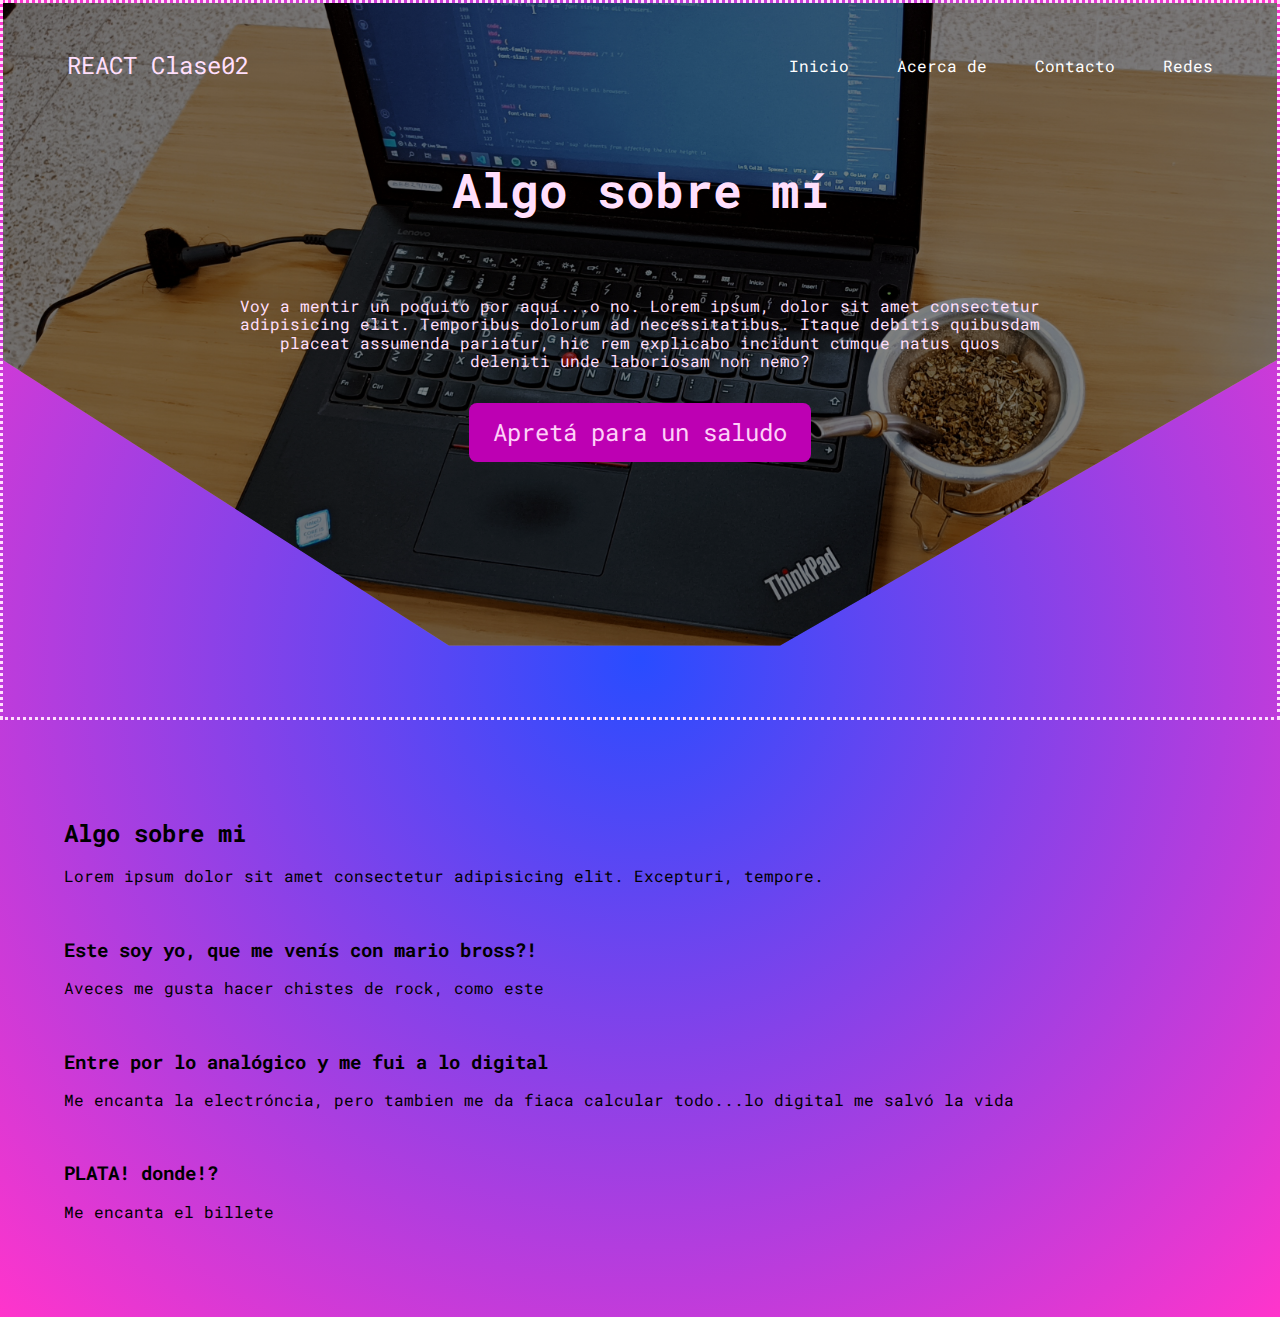
==== Proyecto_clase/index.html @ a7883eb3 "pequeño avance en el lab" ====
<!DOCTYPE html>
<html lang="es">

<head>
    <meta charset="UTF-8">
    <meta http-equiv="X-UA-Compatible" content="IE=edge">
    <meta name="viewport" content="width=device-width, initial-scale=1.0">
    <title>Ejercicio_clase02</title>
    <link rel="stylesheet" href="css/style.css">
    <link rel="stylesheet" href="css/normalize.css">

    <!-- favicon -->
    <link rel="shortcut icon" href="img/icons8-relámpago-64.png" type="image/png">



    <!-- GOOGLE FONTS  -->

    <link rel="preconnect" href="https://fonts.googleapis.com">
    <link rel="preconnect" href="https://fonts.gstatic.com" crossorigin>
    <link href="https://fonts.googleapis.com/css2?family=Roboto+Mono:wght@300;400;600;700&display=swap"
        rel="stylesheet">


</head>

<body>
    <script src="js/saludo.js"></script>
    <header>
        <header class="hero">
            <nav class="nav container">
                <div class="navLogo">
                    <h2 class="navTitle"> REACT Clase02 </h2>
                </div>

                <ul class="navLink navLink--menu">
                    <li class="navItems">
                        <a href="#" class="navLinks">Inicio</a>
                    </li>
                    <li class="navItems">
                        <a href="#" class="navLinks">Acerca de</a>
                    </li>
                    <li class="navItems">
                        <a href="#" class="navLinks">Contacto</a>
                    </li>
                    <li class="navItems">
                        <a href="#" class="navLinks">Redes</a>
                    </li>
                    <img src="img/icons/cierre_X.svg" alt="Boton de cierre" class="navClose">
                </ul>
                <div class="navMenu">
                    <img src="img/icons/menu_burguer.svg" alt="menu anvorgesa">
                </div>
            </nav>

            <section class="heroContainer container">
                <h1 class="heroTitle">Algo sobre mí</h1>
                <p class="heroParagraph">Voy a mentir un poquito por aquí...o no.
                    Lorem ipsum, dolor sit amet consectetur adipisicing elit. Temporibus dolorum ad necessitatibus.
                    Itaque debitis quibusdam placeat assumenda pariatur, hic rem explicabo incidunt cumque natus quos
                    deleniti unde laboriosam non nemo?
                </p>
                <div class="saludoContainer">
                    <a href="" class="saludo">Apretá para un saludo</a>
                </div>
            </section>
        </header>

        <main>
            <section class="acercaDeContainer container">
                <div class="acercaDeEncabezado">

                    <h2 class="subtitulo">Algo sobre mi</h2>
                    <p class="parrafo">Lorem ipsum dolor sit amet consectetur adipisicing elit. Excepturi, tempore.</p>

                </div>

                <div class="acercaDeArticulos">

                    <article class="acercaDe">
                        <img src="" alt="" class="acercaDeImg">
                        <h3 class="acercaDeTitulos">Este soy yo, que me venís con mario bross?!</h3>
                        <p class="arcercaDeParrafo">Aveces me gusta hacer chistes de rock, como este</p>
                    </article>

                    <article class="acercaDe">
                        <img src="" alt="" class="acercaDeImg">
                        <h3 class="acercaDeTitulos">Entre por lo analógico y me fui a lo digital</h3>
                        <p class="arcercaDeParrafo">Me encanta la electróncia, pero tambien me da fiaca calcular
                            todo...lo
                            digital me salvó la vida</p>
                    </article>
                    
                    <article class="acercaDe">
                        <img src="" alt="" class="acercaDeImg">
                        <h3 class="acercaDeTitulos">PLATA! donde!?</h3>
                        <p class="arcercaDeParrafo">Me encanta el billete</p>
                    </article>

                </div>


            </section>

        </main>


</body>

</html>
---- Proyecto_clase/css/style.css ----
/* GOOGLE FONTS LINKS 
<!-- GOOGLE FONTS  -->

    <link rel="preconnect" href="https://fonts.googleapis.com">
    <link rel="preconnect" href="https://fonts.gstatic.com" crossorigin>
    <link href="https://fonts.googleapis.com/css2?family=Roboto+Mono:wght@300;400;600;700&display=swap"
        rel="stylesheet"> */

/* VARIABLES*/


-- * {
    font-family: 'Roboto Mono', monospace;

}

:root {

    /* VARIABLES */

    --padding-container: 80px 0;
    --color-title: #d9cddb;
    --color-bg-hero: #ff00ea;
    --color-hero: #ffdffc;
    --color-links: #ffffff;
    --color-bg-saludo: #bd00b3;
    --color-saludo: #ffd0f9;
}


body {

    font-family: 'Roboto Mono', monospace;
    background: rgb(41, 76, 255);
    background: radial-gradient(circle, rgba(41, 76, 255, 1) 0%, rgba(255, 39, 200, 0.9360119047619048) 100%);
}

.hero {

    width: 100vw;
    height: 80vh;
    min-height: 600px;
    max-height: 800px;
    /* background-color: var(--color-bg-hero); */
    border-style: dotted;
    position: relative;
    display: grid;
    grid-template-rows: 1fr 4fr;
    color: var(--color-hero);





}

.hero::before {
    content: "";
    position: absolute;
    top: 0;
    left: 0;
    width: 100%;
    height: 100%;


    background-image: linear-gradient(180deg, rgba(0, 0, 0, 0.5) 0%, rgba(0, 0, 0, 0.5) 100%), url(/Proyecto_clase/img/matethink.jpg);
    background-size: cover;
    clip-path: polygon(0 0, 100% 0%, 100% 50%, 61% 90%, 35% 90%, 0% 50%);
    z-index: -1;
}

.container {
    width: 90%;
    max-width: 1200px;
    margin: 0 auto;
    /* auto para centrar en pantalla*/
    padding: var(--padding-container);
    /* overflow: hidden; */
    /* background-color: rgb(116, 116, 116); */
    /* clip-path: polygon(0 0, 100% 1%, 100% 50%, 61% 90%, 35% 90%, 0% 50%); */




}

.nav {
    --padding-container: 0;
    height: 100%;
    display: flex;
    align-items: center;

}

.navTitle {
    font-weight: 400;

}


.navLink {
    margin-left: auto;
    pading: 0;
    display: grid;
    grid-auto-flow: column;
    grid-auto-columns: max-content;
    gap: 3em;
}

.navItems {
    list-style: none;
}

.navLinks {
    color: var(--color-links);
    text-decoration: none;
}

.navMenu {
    margin-left: auto;
    cursor: pointer;
    /* solo para mobile */
    display: none;
}

.navClose {
    display: none;
}

.heroContainer {
    max-width: 800px;
    --padding-container: 0;
    display: grid;
    grid-auto-flow: row;
    grid-auto-rows: max-content;
    align-content: center;
    gap: 2em;
    padding-bottom: 20%;
    text-align: center;

}

.heroTitle {
    font-size: 3rem;
}

.heroParagraph {
    margin-bottom: auto;
}

.saludo {
    display: inline-block;
    background-color: var(--color-bg-saludo);
    justify-self: center;
    color: var(--color-saludo);
    text-decoration: none;
    padding: 16px 24px;
    border-radius: 8px;
    font-size: 1.5rem;
}

.acercaDeEncabezado{

    display: block;
    position: relative;
    align-self: center;



}
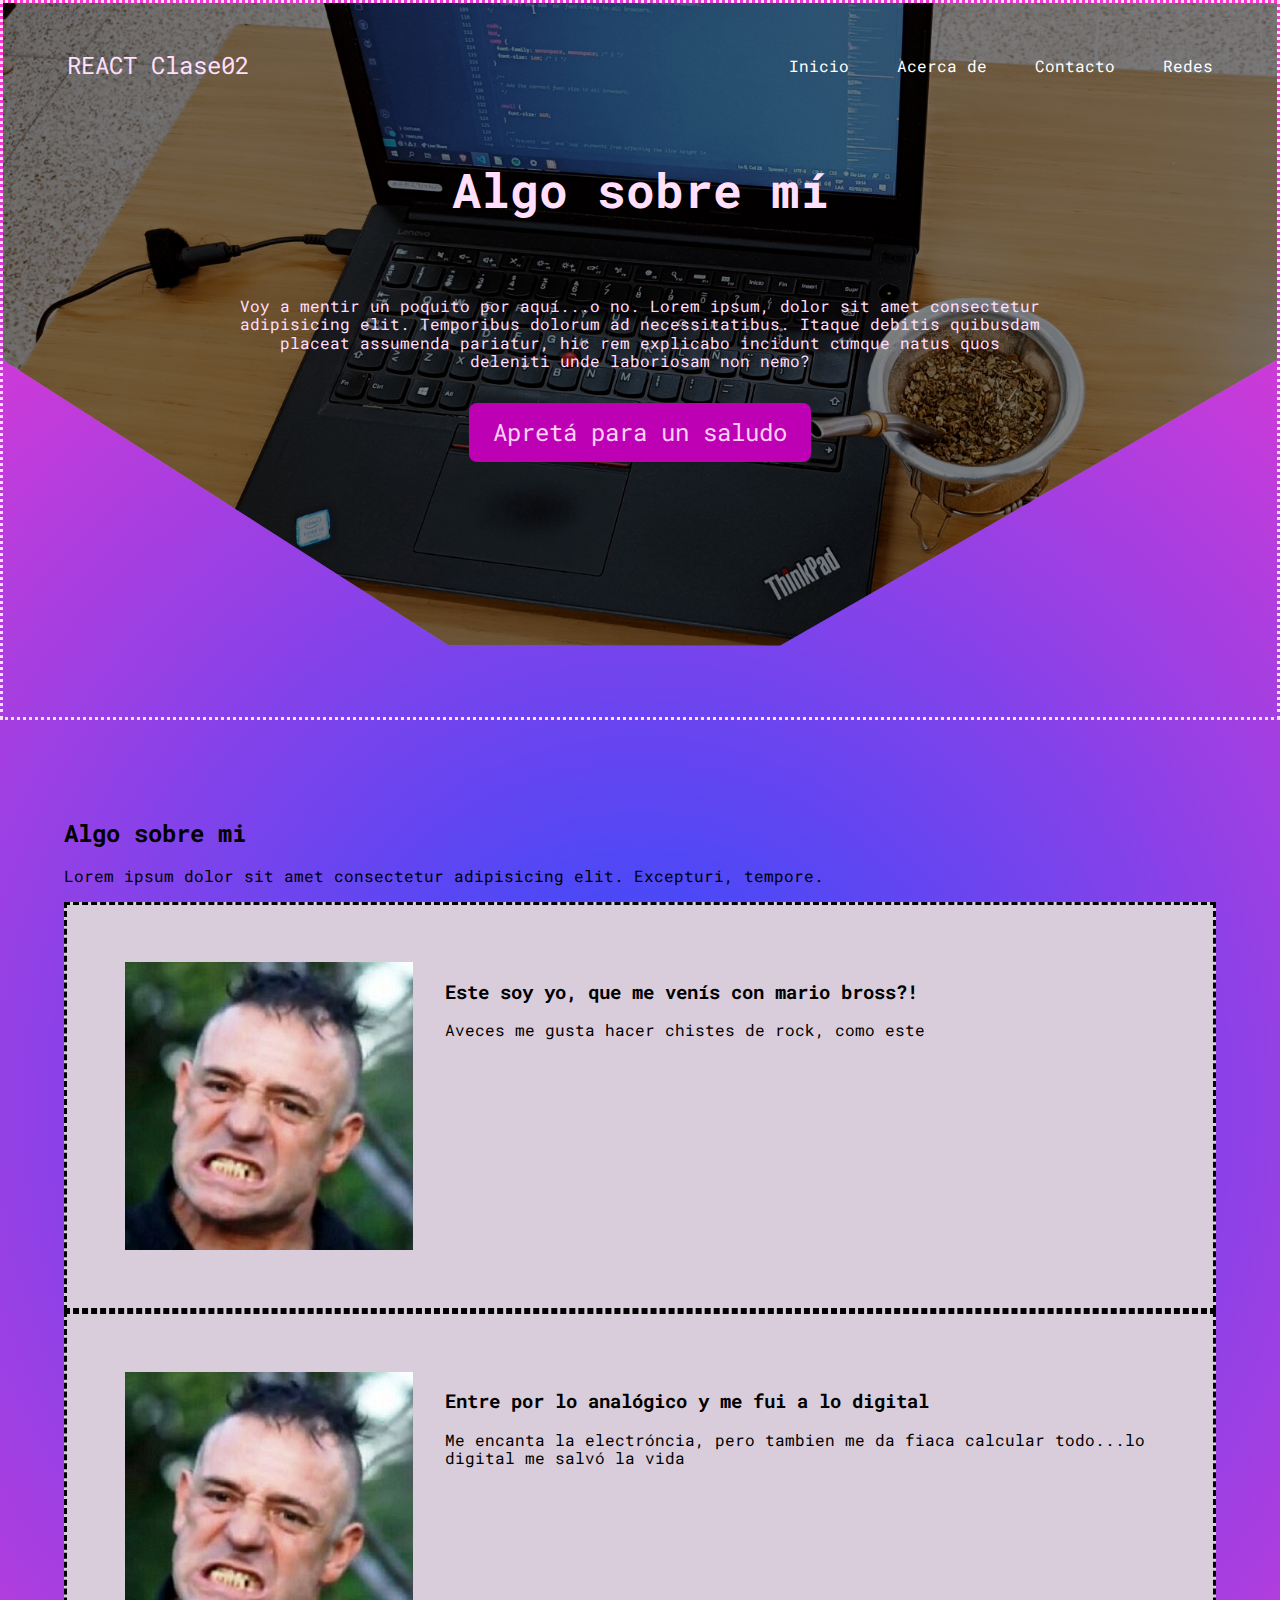
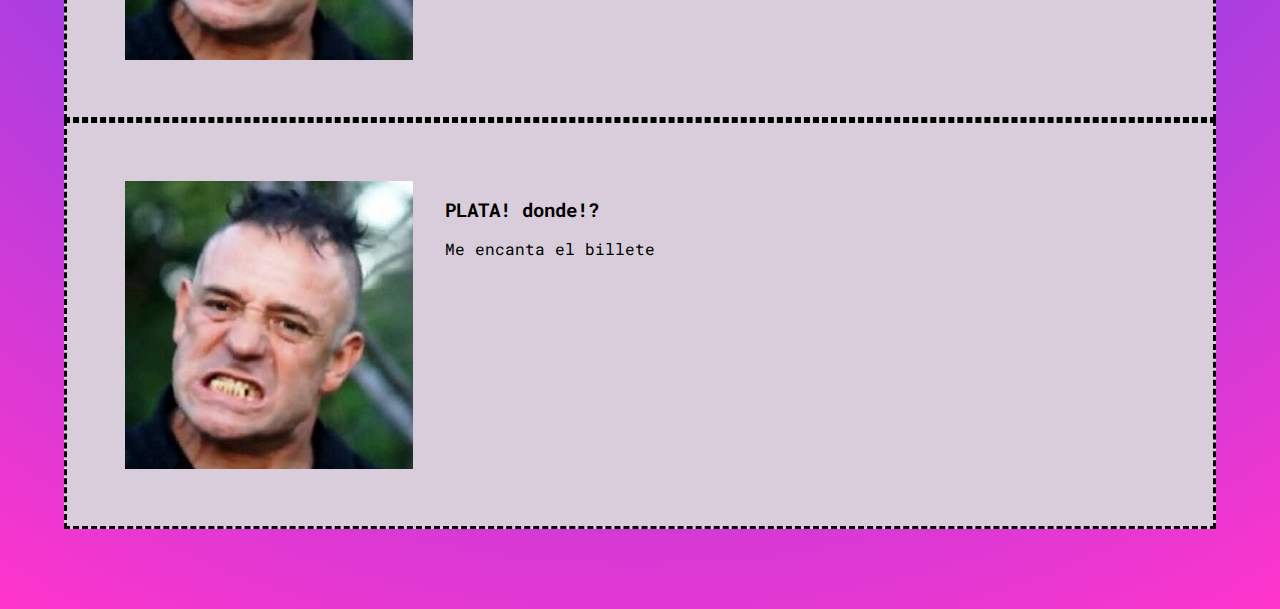
==== commit fbc4b9f0: "ahi va queriendo" ====
--- a/Proyecto_clase/index.html
+++ b/Proyecto_clase/index.html
@@ -78,23 +78,32 @@
                 <div class="acercaDeArticulos">
 
                     <article class="acercaDe">
-                        <img src="" alt="" class="acercaDeImg">
-                        <h3 class="acercaDeTitulos">Este soy yo, que me venís con mario bross?!</h3>
-                        <p class="arcercaDeParrafo">Aveces me gusta hacer chistes de rock, como este</p>
+                        <img src="img/Iorio-detenido.jpg" alt="" class="acercaDeImg">
+                        <div>
+                            <h3 class="acercaDeTitulos">Este soy yo, que me venís con mario bross?!</h3>
+                            <p class="arcercaDeParrafo">Aveces me gusta hacer chistes de rock, como este</p>
+                        </div>
+
                     </article>
 
                     <article class="acercaDe">
-                        <img src="" alt="" class="acercaDeImg">
-                        <h3 class="acercaDeTitulos">Entre por lo analógico y me fui a lo digital</h3>
-                        <p class="arcercaDeParrafo">Me encanta la electróncia, pero tambien me da fiaca calcular
-                            todo...lo
-                            digital me salvó la vida</p>
+                        <img src="img/Iorio-detenido.jpg" alt="" class="acercaDeImg">
+                        <div>
+                            <h3 class="acercaDeTitulos">Entre por lo analógico y me fui a lo digital</h3>
+                            <p class="arcercaDeParrafo">Me encanta la electróncia, pero tambien me da fiaca calcular
+                                todo...lo
+                                digital me salvó la vida</p>
+                        </div>
+
                     </article>
-                    
+
                     <article class="acercaDe">
-                        <img src="" alt="" class="acercaDeImg">
-                        <h3 class="acercaDeTitulos">PLATA! donde!?</h3>
-                        <p class="arcercaDeParrafo">Me encanta el billete</p>
+                        <img src="img/Iorio-detenido.jpg" alt="" class="acercaDeImg">
+                        <div>
+                            <h3 class="acercaDeTitulos">PLATA! donde!?</h3>
+                            <p class="arcercaDeParrafo">Me encanta el billete</p>
+                        </div>
+
                     </article>
 
                 </div>
--- a/Proyecto_clase/css/style.css
+++ b/Proyecto_clase/css/style.css
@@ -25,14 +25,19 @@
     --color-links: #ffffff;
     --color-bg-saludo: #bd00b3;
     --color-saludo: #ffd0f9;
+    /* grandiente */
+    --color-bg:rgb(41, 76, 255);
+    --color-gradiente-1:rgba(41, 76, 255, 1);
+    --color-gradiente-2:rgba(255, 39, 200, 0.9360119047619048);
+ 
 }
 
 
 body {
 
     font-family: 'Roboto Mono', monospace;
-    background: rgb(41, 76, 255);
-    background: radial-gradient(circle, rgba(41, 76, 255, 1) 0%, rgba(255, 39, 200, 0.9360119047619048) 100%);
+    background: var(--color-bg);
+    background: radial-gradient(circle, var(--color-gradiente-1) 0%, var(--color-gradiente-2) 100%);
 }
 
 .hero {
@@ -159,12 +164,38 @@
     font-size: 1.5rem;
 }
 
-.acercaDeEncabezado{
-
-    display: block;
+.acercaDeContainer{
+
+    /* display: block; */
     position: relative;
     align-self: center;
 
-
-
+}
+
+.acercaDeEncabezado {
+    /* display: block; */
+    text-align: left;
+
+}
+
+
+.acercaDeArticulos{
+    display: grid;
+    grid-auto-flow: row;
+}
+
+.acercaDe{
+
+    padding: 5%;
+
+    display: flex;
+    
+    overflow: hidden;
+    gap: 32px;
+
+
+    border-style: dashed;
+    border-color: black;
+    background-color: #d9cddb;
+    z-index: 2;
 }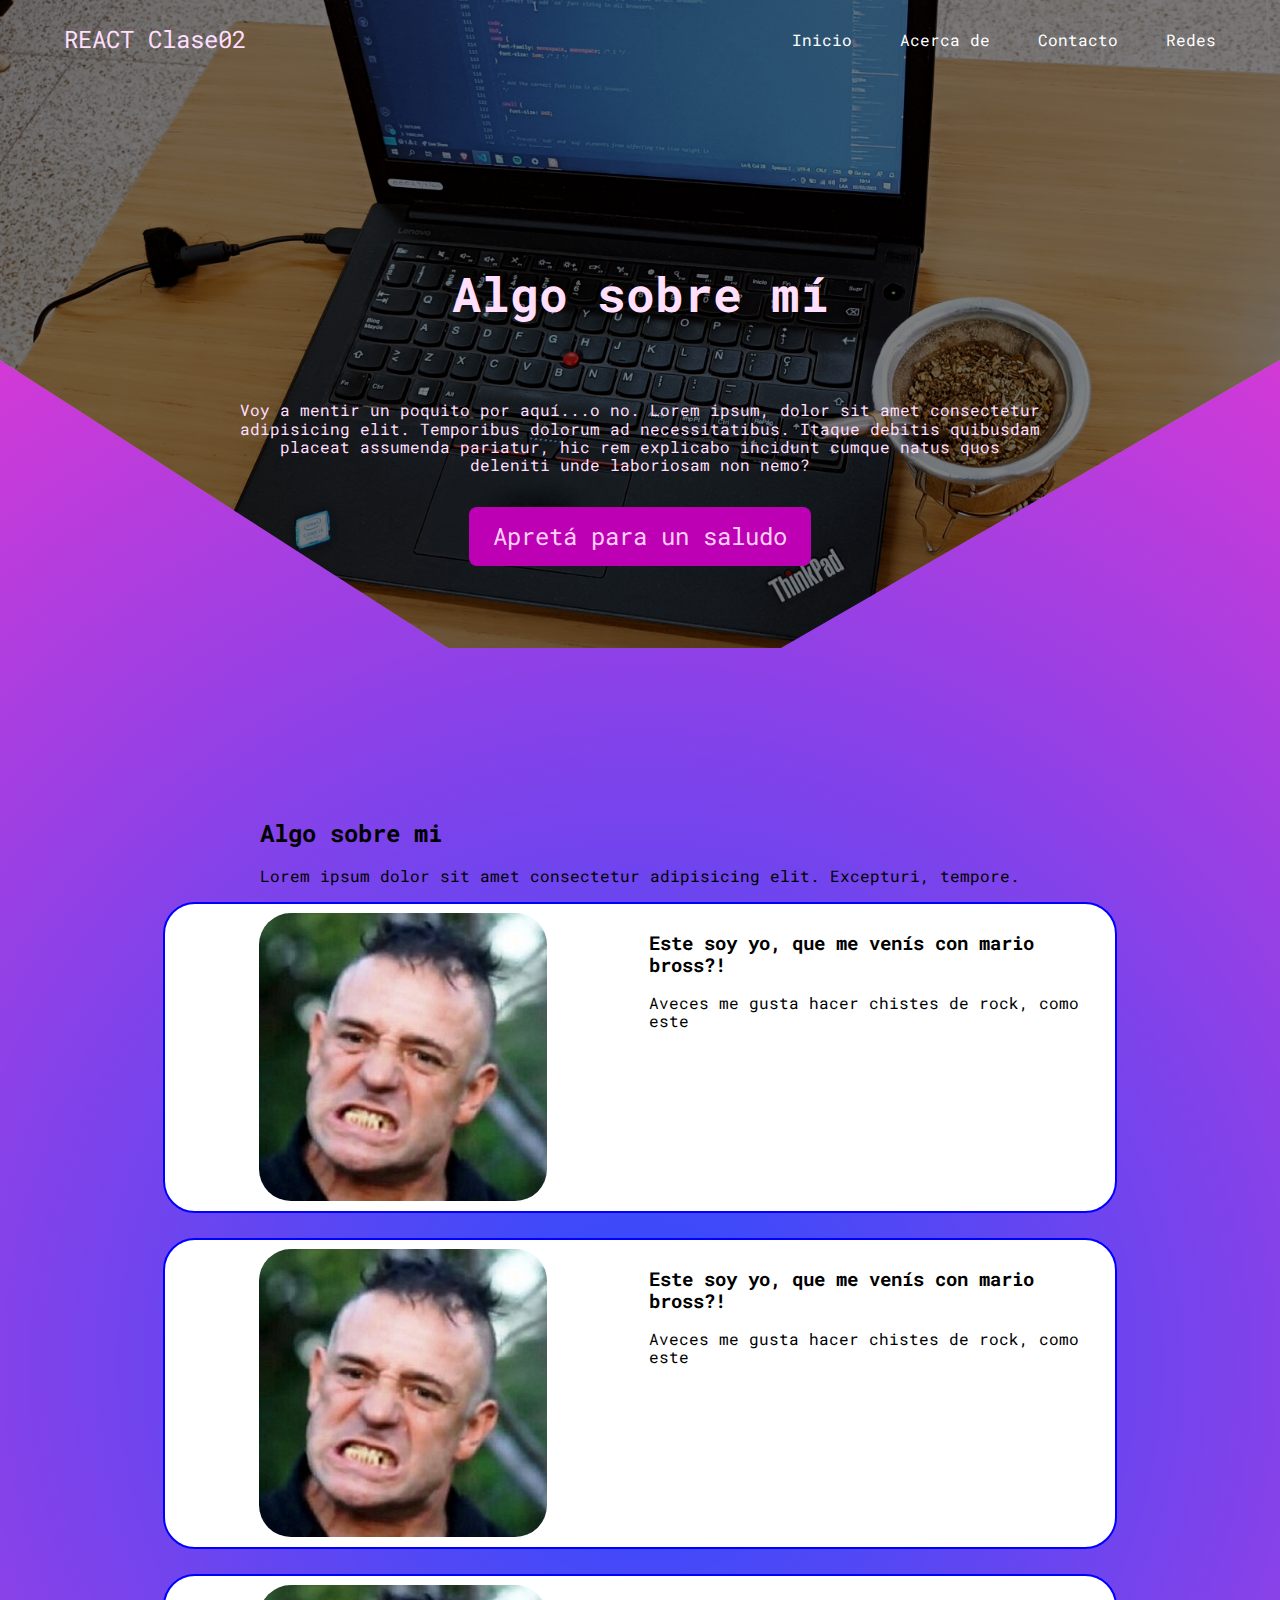
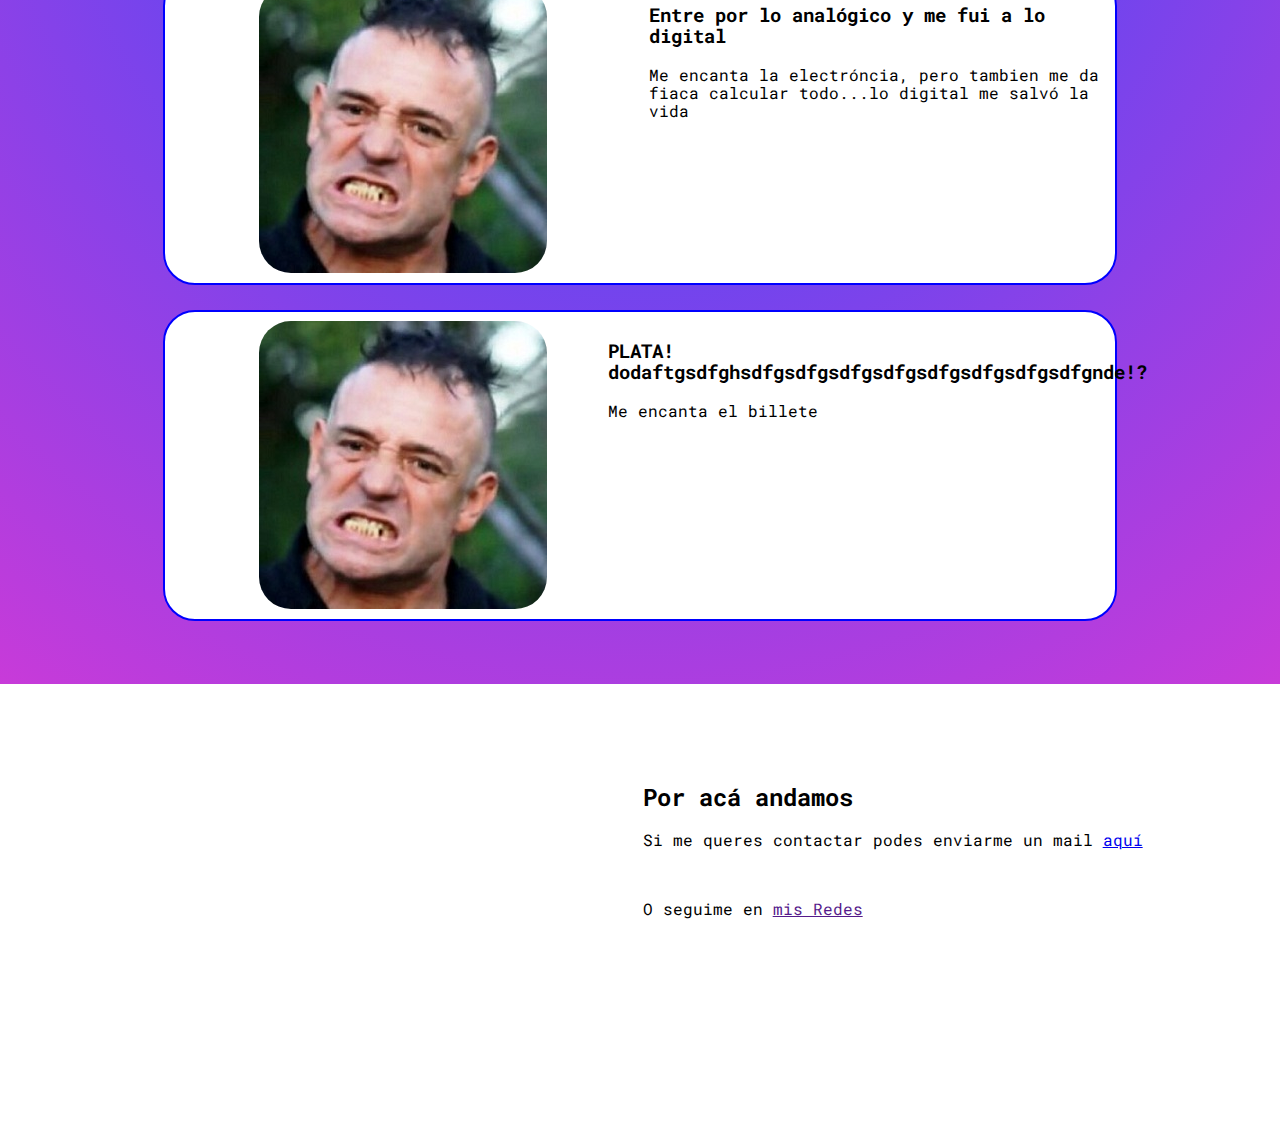
==== commit fff972ec: "contacto" ====
--- a/Proyecto_clase/index.html
+++ b/Proyecto_clase/index.html
@@ -68,6 +68,8 @@
 
         <main>
             <section class="acercaDeContainer container">
+
+
                 <div class="acercaDeEncabezado">
 
                     <h2 class="subtitulo">Algo sobre mi</h2>
@@ -86,6 +88,16 @@
 
                     </article>
 
+
+                    <article class="acercaDe">
+                        <img src="img/Iorio-detenido.jpg" alt="" class="acercaDeImg">
+                        <div>
+                            <h3 class="acercaDeTitulos">Este soy yo, que me venís con mario bross?!</h3>
+                            <p class="arcercaDeParrafo">Aveces me gusta hacer chistes de rock, como este</p>
+                        </div>
+
+                    </article>
+
                     <article class="acercaDe">
                         <img src="img/Iorio-detenido.jpg" alt="" class="acercaDeImg">
                         <div>
@@ -93,14 +105,17 @@
                             <p class="arcercaDeParrafo">Me encanta la electróncia, pero tambien me da fiaca calcular
                                 todo...lo
                                 digital me salvó la vida</p>
+
                         </div>
 
                     </article>
 
                     <article class="acercaDe">
+
                         <img src="img/Iorio-detenido.jpg" alt="" class="acercaDeImg">
+
                         <div>
-                            <h3 class="acercaDeTitulos">PLATA! donde!?</h3>
+                            <h3 class="acercaDeTitulos">PLATA! dodaftgsdfghsdfgsdfgsdfgsdfgsdfgsdfgsdfgsdfgnde!?</h3>
                             <p class="arcercaDeParrafo">Me encanta el billete</p>
                         </div>
 
@@ -111,6 +126,46 @@
 
             </section>
 
+            <br><br><br><br>
+
+
+
+            <section class="contacto">
+
+                <div class="contactoContainer container">
+
+
+                    <div class="contactoMapa">
+                        <iframe
+                            src="https://www.google.com/maps/embed?pb=!1m18!1m12!1m3!1d13131.100089102492!2d-58.510889057796646!3d-34.63512522732395!2m3!1f0!2f0!3f0!3m2!1i1024!2i768!4f13.1!3m3!1m2!1s0x95bcc9b68fab95b5%3A0xbaf48a44b765c9eb!2sVilla%20Luro%2C%20CABA!5e0!3m2!1ses!2sar!4v1678327605092!5m2!1ses!2sar"
+                            width="400" height="300" style="border:0;" allowfullscreen="" loading="lazy"
+                            referrerpolicy="no-referrer-when-downgrade"></iframe>
+                    </div>
+                    <div class="contactoTexto">
+                        <h2>Por acá andamos</h2>
+                        <p>Si me queres contactar podes enviarme un mail <a href="mailto:marcoalanmiranda@gmail.com">aquí</a></p>
+                        <br>
+                        <p>O seguime en <a href="">mis Redes</a></p>
+                    </div>
+
+                </div>
+
+
+            </section>
+
+
+            <section class="redes">
+
+                <div class="redesContainer">
+                    
+                </div>
+
+
+
+            </section>
+
+
+
         </main>
 
 
--- a/Proyecto_clase/css/style.css
+++ b/Proyecto_clase/css/style.css
@@ -26,10 +26,10 @@
     --color-bg-saludo: #bd00b3;
     --color-saludo: #ffd0f9;
     /* grandiente */
-    --color-bg:rgb(41, 76, 255);
-    --color-gradiente-1:rgba(41, 76, 255, 1);
-    --color-gradiente-2:rgba(255, 39, 200, 0.9360119047619048);
- 
+    --color-bg: rgb(41, 76, 255);
+    --color-gradiente-1: rgba(41, 76, 255, 1);
+    --color-gradiente-2: rgba(255, 39, 200, 0.9360119047619048);
+
 }
 
 
@@ -47,7 +47,7 @@
     min-height: 600px;
     max-height: 800px;
     /* background-color: var(--color-bg-hero); */
-    border-style: dotted;
+    
     position: relative;
     display: grid;
     grid-template-rows: 1fr 4fr;
@@ -95,6 +95,7 @@
     display: flex;
     align-items: center;
 
+
 }
 
 .navTitle {
@@ -164,7 +165,7 @@
     font-size: 1.5rem;
 }
 
-.acercaDeContainer{
+.acercaDeContainer {
 
     /* display: block; */
     position: relative;
@@ -179,23 +180,84 @@
 }
 
 
-.acercaDeArticulos{
+.acercaDeArticulos {
     display: grid;
     grid-auto-flow: row;
-}
-
-.acercaDe{
-
-    padding: 5%;
+    gap: 2%;
+
+}
+
+.acercaDe {
+
+    padding: 1%;
+    display: grid;
+    grid-template-columns: repeat(auto-fit, minmax(min(100%, 400px), 1fr));
+
+    gap: 2%;
+
+
+    border: 2px solid blue;
+    border-radius: 32px;
+    background-color: ;
+    background-color: #ffffff;
+    background-image: url("data:image/svg+xml,%3Csvg xmlns='http://www.w3.org/2000/svg' width='100%25'%3E%3Cdefs%3E%3ClinearGradient id='a' gradientUnits='userSpaceOnUse' x1='0' x2='0' y1='0' y2='100%25' gradientTransform='rotate(240)'%3E%3Cstop offset='0' stop-color='%23ffffff'/%3E%3Cstop offset='1' stop-color='%234FE'/%3E%3C/linearGradient%3E%3Cpattern patternUnits='userSpaceOnUse' id='b' width='540' height='450' x='0' y='0' viewBox='0 0 1080 900'%3E%3Cg fill-opacity='0.1'%3E%3Cpolygon fill='%23444' points='90 150 0 300 180 300'/%3E%3Cpolygon points='90 150 180 0 0 0'/%3E%3Cpolygon fill='%23AAA' points='270 150 360 0 180 0'/%3E%3Cpolygon fill='%23DDD' points='450 150 360 300 540 300'/%3E%3Cpolygon fill='%23999' points='450 150 540 0 360 0'/%3E%3Cpolygon points='630 150 540 300 720 300'/%3E%3Cpolygon fill='%23DDD' points='630 150 720 0 540 0'/%3E%3Cpolygon fill='%23444' points='810 150 720 300 900 300'/%3E%3Cpolygon fill='%23FFF' points='810 150 900 0 720 0'/%3E%3Cpolygon fill='%23DDD' points='990 150 900 300 1080 300'/%3E%3Cpolygon fill='%23444' points='990 150 1080 0 900 0'/%3E%3Cpolygon fill='%23DDD' points='90 450 0 600 180 600'/%3E%3Cpolygon points='90 450 180 300 0 300'/%3E%3Cpolygon fill='%23666' points='270 450 180 600 360 600'/%3E%3Cpolygon fill='%23AAA' points='270 450 360 300 180 300'/%3E%3Cpolygon fill='%23DDD' points='450 450 360 600 540 600'/%3E%3Cpolygon fill='%23999' points='450 450 540 300 360 300'/%3E%3Cpolygon fill='%23999' points='630 450 540 600 720 600'/%3E%3Cpolygon fill='%23FFF' points='630 450 720 300 540 300'/%3E%3Cpolygon points='810 450 720 600 900 600'/%3E%3Cpolygon fill='%23DDD' points='810 450 900 300 720 300'/%3E%3Cpolygon fill='%23AAA' points='990 450 900 600 1080 600'/%3E%3Cpolygon fill='%23444' points='990 450 1080 300 900 300'/%3E%3Cpolygon fill='%23222' points='90 750 0 900 180 900'/%3E%3Cpolygon points='270 750 180 900 360 900'/%3E%3Cpolygon fill='%23DDD' points='270 750 360 600 180 600'/%3E%3Cpolygon points='450 750 540 600 360 600'/%3E%3Cpolygon points='630 750 540 900 720 900'/%3E%3Cpolygon fill='%23444' points='630 750 720 600 540 600'/%3E%3Cpolygon fill='%23AAA' points='810 750 720 900 900 900'/%3E%3Cpolygon fill='%23666' points='810 750 900 600 720 600'/%3E%3Cpolygon fill='%23999' points='990 750 900 900 1080 900'/%3E%3Cpolygon fill='%23999' points='180 0 90 150 270 150'/%3E%3Cpolygon fill='%23444' points='360 0 270 150 450 150'/%3E%3Cpolygon fill='%23FFF' points='540 0 450 150 630 150'/%3E%3Cpolygon points='900 0 810 150 990 150'/%3E%3Cpolygon fill='%23222' points='0 300 -90 450 90 450'/%3E%3Cpolygon fill='%23FFF' points='0 300 90 150 -90 150'/%3E%3Cpolygon fill='%23FFF' points='180 300 90 450 270 450'/%3E%3Cpolygon fill='%23666' points='180 300 270 150 90 150'/%3E%3Cpolygon fill='%23222' points='360 300 270 450 450 450'/%3E%3Cpolygon fill='%23FFF' points='360 300 450 150 270 150'/%3E%3Cpolygon fill='%23444' points='540 300 450 450 630 450'/%3E%3Cpolygon fill='%23222' points='540 300 630 150 450 150'/%3E%3Cpolygon fill='%23AAA' points='720 300 630 450 810 450'/%3E%3Cpolygon fill='%23666' points='720 300 810 150 630 150'/%3E%3Cpolygon fill='%23FFF' points='900 300 810 450 990 450'/%3E%3Cpolygon fill='%23999' points='900 300 990 150 810 150'/%3E%3Cpolygon points='0 600 -90 750 90 750'/%3E%3Cpolygon fill='%23666' points='0 600 90 450 -90 450'/%3E%3Cpolygon fill='%23AAA' points='180 600 90 750 270 750'/%3E%3Cpolygon fill='%23444' points='180 600 270 450 90 450'/%3E%3Cpolygon fill='%23444' points='360 600 270 750 450 750'/%3E%3Cpolygon fill='%23999' points='360 600 450 450 270 450'/%3E%3Cpolygon fill='%23666' points='540 600 630 450 450 450'/%3E%3Cpolygon fill='%23222' points='720 600 630 750 810 750'/%3E%3Cpolygon fill='%23FFF' points='900 600 810 750 990 750'/%3E%3Cpolygon fill='%23222' points='900 600 990 450 810 450'/%3E%3Cpolygon fill='%23DDD' points='0 900 90 750 -90 750'/%3E%3Cpolygon fill='%23444' points='180 900 270 750 90 750'/%3E%3Cpolygon fill='%23FFF' points='360 900 450 750 270 750'/%3E%3Cpolygon fill='%23AAA' points='540 900 630 750 450 750'/%3E%3Cpolygon fill='%23FFF' points='720 900 810 750 630 750'/%3E%3Cpolygon fill='%23222' points='900 900 990 750 810 750'/%3E%3Cpolygon fill='%23222' points='1080 300 990 450 1170 450'/%3E%3Cpolygon fill='%23FFF' points='1080 300 1170 150 990 150'/%3E%3Cpolygon points='1080 600 990 750 1170 750'/%3E%3Cpolygon fill='%23666' points='1080 600 1170 450 990 450'/%3E%3Cpolygon fill='%23DDD' points='1080 900 1170 750 990 750'/%3E%3C/g%3E%3C/pattern%3E%3C/defs%3E%3Crect x='0' y='0' fill='url(%23a)' width='100%25' height='100%25'/%3E%3Crect x='0' y='0' fill='url(%23b)' width='100%25' height='100%25'/%3E%3C/svg%3E");
+    background-attachment: fixed;
+    background-size: cover;
+}
+
+.acercaDeImg {
+
+    display: block;
+    border-radius: 32px;
+    object-fit: fill;
+    width: minmax(100%, 320px);
+    justify-self: center;
+
+}
+
+div {
+    justify-self: center;
+}
+
+
+
+
+.container{
+    padding-bottom: 5%;
+}
+
+
+.contacto{
+
+    width: 100%;
+    background-color: #ffffff;
+    background-image: url("data:image/svg+xml,%3Csvg xmlns='http://www.w3.org/2000/svg' width='100%25'%3E%3Cdefs%3E%3ClinearGradient id='a' gradientUnits='userSpaceOnUse' x1='0' x2='0' y1='0' y2='100%25' gradientTransform='rotate(240)'%3E%3Cstop offset='0' stop-color='%23ffffff'/%3E%3Cstop offset='1' stop-color='%234FE'/%3E%3C/linearGradient%3E%3Cpattern patternUnits='userSpaceOnUse' id='b' width='540' height='450' x='0' y='0' viewBox='0 0 1080 900'%3E%3Cg fill-opacity='0.1'%3E%3Cpolygon fill='%23444' points='90 150 0 300 180 300'/%3E%3Cpolygon points='90 150 180 0 0 0'/%3E%3Cpolygon fill='%23AAA' points='270 150 360 0 180 0'/%3E%3Cpolygon fill='%23DDD' points='450 150 360 300 540 300'/%3E%3Cpolygon fill='%23999' points='450 150 540 0 360 0'/%3E%3Cpolygon points='630 150 540 300 720 300'/%3E%3Cpolygon fill='%23DDD' points='630 150 720 0 540 0'/%3E%3Cpolygon fill='%23444' points='810 150 720 300 900 300'/%3E%3Cpolygon fill='%23FFF' points='810 150 900 0 720 0'/%3E%3Cpolygon fill='%23DDD' points='990 150 900 300 1080 300'/%3E%3Cpolygon fill='%23444' points='990 150 1080 0 900 0'/%3E%3Cpolygon fill='%23DDD' points='90 450 0 600 180 600'/%3E%3Cpolygon points='90 450 180 300 0 300'/%3E%3Cpolygon fill='%23666' points='270 450 180 600 360 600'/%3E%3Cpolygon fill='%23AAA' points='270 450 360 300 180 300'/%3E%3Cpolygon fill='%23DDD' points='450 450 360 600 540 600'/%3E%3Cpolygon fill='%23999' points='450 450 540 300 360 300'/%3E%3Cpolygon fill='%23999' points='630 450 540 600 720 600'/%3E%3Cpolygon fill='%23FFF' points='630 450 720 300 540 300'/%3E%3Cpolygon points='810 450 720 600 900 600'/%3E%3Cpolygon fill='%23DDD' points='810 450 900 300 720 300'/%3E%3Cpolygon fill='%23AAA' points='990 450 900 600 1080 600'/%3E%3Cpolygon fill='%23444' points='990 450 1080 300 900 300'/%3E%3Cpolygon fill='%23222' points='90 750 0 900 180 900'/%3E%3Cpolygon points='270 750 180 900 360 900'/%3E%3Cpolygon fill='%23DDD' points='270 750 360 600 180 600'/%3E%3Cpolygon points='450 750 540 600 360 600'/%3E%3Cpolygon points='630 750 540 900 720 900'/%3E%3Cpolygon fill='%23444' points='630 750 720 600 540 600'/%3E%3Cpolygon fill='%23AAA' points='810 750 720 900 900 900'/%3E%3Cpolygon fill='%23666' points='810 750 900 600 720 600'/%3E%3Cpolygon fill='%23999' points='990 750 900 900 1080 900'/%3E%3Cpolygon fill='%23999' points='180 0 90 150 270 150'/%3E%3Cpolygon fill='%23444' points='360 0 270 150 450 150'/%3E%3Cpolygon fill='%23FFF' points='540 0 450 150 630 150'/%3E%3Cpolygon points='900 0 810 150 990 150'/%3E%3Cpolygon fill='%23222' points='0 300 -90 450 90 450'/%3E%3Cpolygon fill='%23FFF' points='0 300 90 150 -90 150'/%3E%3Cpolygon fill='%23FFF' points='180 300 90 450 270 450'/%3E%3Cpolygon fill='%23666' points='180 300 270 150 90 150'/%3E%3Cpolygon fill='%23222' points='360 300 270 450 450 450'/%3E%3Cpolygon fill='%23FFF' points='360 300 450 150 270 150'/%3E%3Cpolygon fill='%23444' points='540 300 450 450 630 450'/%3E%3Cpolygon fill='%23222' points='540 300 630 150 450 150'/%3E%3Cpolygon fill='%23AAA' points='720 300 630 450 810 450'/%3E%3Cpolygon fill='%23666' points='720 300 810 150 630 150'/%3E%3Cpolygon fill='%23FFF' points='900 300 810 450 990 450'/%3E%3Cpolygon fill='%23999' points='900 300 990 150 810 150'/%3E%3Cpolygon points='0 600 -90 750 90 750'/%3E%3Cpolygon fill='%23666' points='0 600 90 450 -90 450'/%3E%3Cpolygon fill='%23AAA' points='180 600 90 750 270 750'/%3E%3Cpolygon fill='%23444' points='180 600 270 450 90 450'/%3E%3Cpolygon fill='%23444' points='360 600 270 750 450 750'/%3E%3Cpolygon fill='%23999' points='360 600 450 450 270 450'/%3E%3Cpolygon fill='%23666' points='540 600 630 450 450 450'/%3E%3Cpolygon fill='%23222' points='720 600 630 750 810 750'/%3E%3Cpolygon fill='%23FFF' points='900 600 810 750 990 750'/%3E%3Cpolygon fill='%23222' points='900 600 990 450 810 450'/%3E%3Cpolygon fill='%23DDD' points='0 900 90 750 -90 750'/%3E%3Cpolygon fill='%23444' points='180 900 270 750 90 750'/%3E%3Cpolygon fill='%23FFF' points='360 900 450 750 270 750'/%3E%3Cpolygon fill='%23AAA' points='540 900 630 750 450 750'/%3E%3Cpolygon fill='%23FFF' points='720 900 810 750 630 750'/%3E%3Cpolygon fill='%23222' points='900 900 990 750 810 750'/%3E%3Cpolygon fill='%23222' points='1080 300 990 450 1170 450'/%3E%3Cpolygon fill='%23FFF' points='1080 300 1170 150 990 150'/%3E%3Cpolygon points='1080 600 990 750 1170 750'/%3E%3Cpolygon fill='%23666' points='1080 600 1170 450 990 450'/%3E%3Cpolygon fill='%23DDD' points='1080 900 1170 750 990 750'/%3E%3C/g%3E%3C/pattern%3E%3C/defs%3E%3Crect x='0' y='0' fill='url(%23a)' width='100%25' height='100%25'/%3E%3Crect x='0' y='0' fill='url(%23b)' width='100%25' height='100%25'/%3E%3C/svg%3E");
+    background-attachment: fixed;
+    background-size: cover;
+}
+.contactoContainer{
+
 
     display: flex;
+    justify-content: space-evenly;
+
+    gap: 32px;
+}
+.contactoMapa{
+
+    display: inline-block;
+
     
-    overflow: hidden;
-    gap: 32px;
-
-
-    border-style: dashed;
-    border-color: black;
-    background-color: #d9cddb;
-    z-index: 2;
-}+}
+
+iframe{
+
+    border-radius: 32px;
+    
+}
+
+
+.contactoTexto{
+    display: inline-block;
+
+}
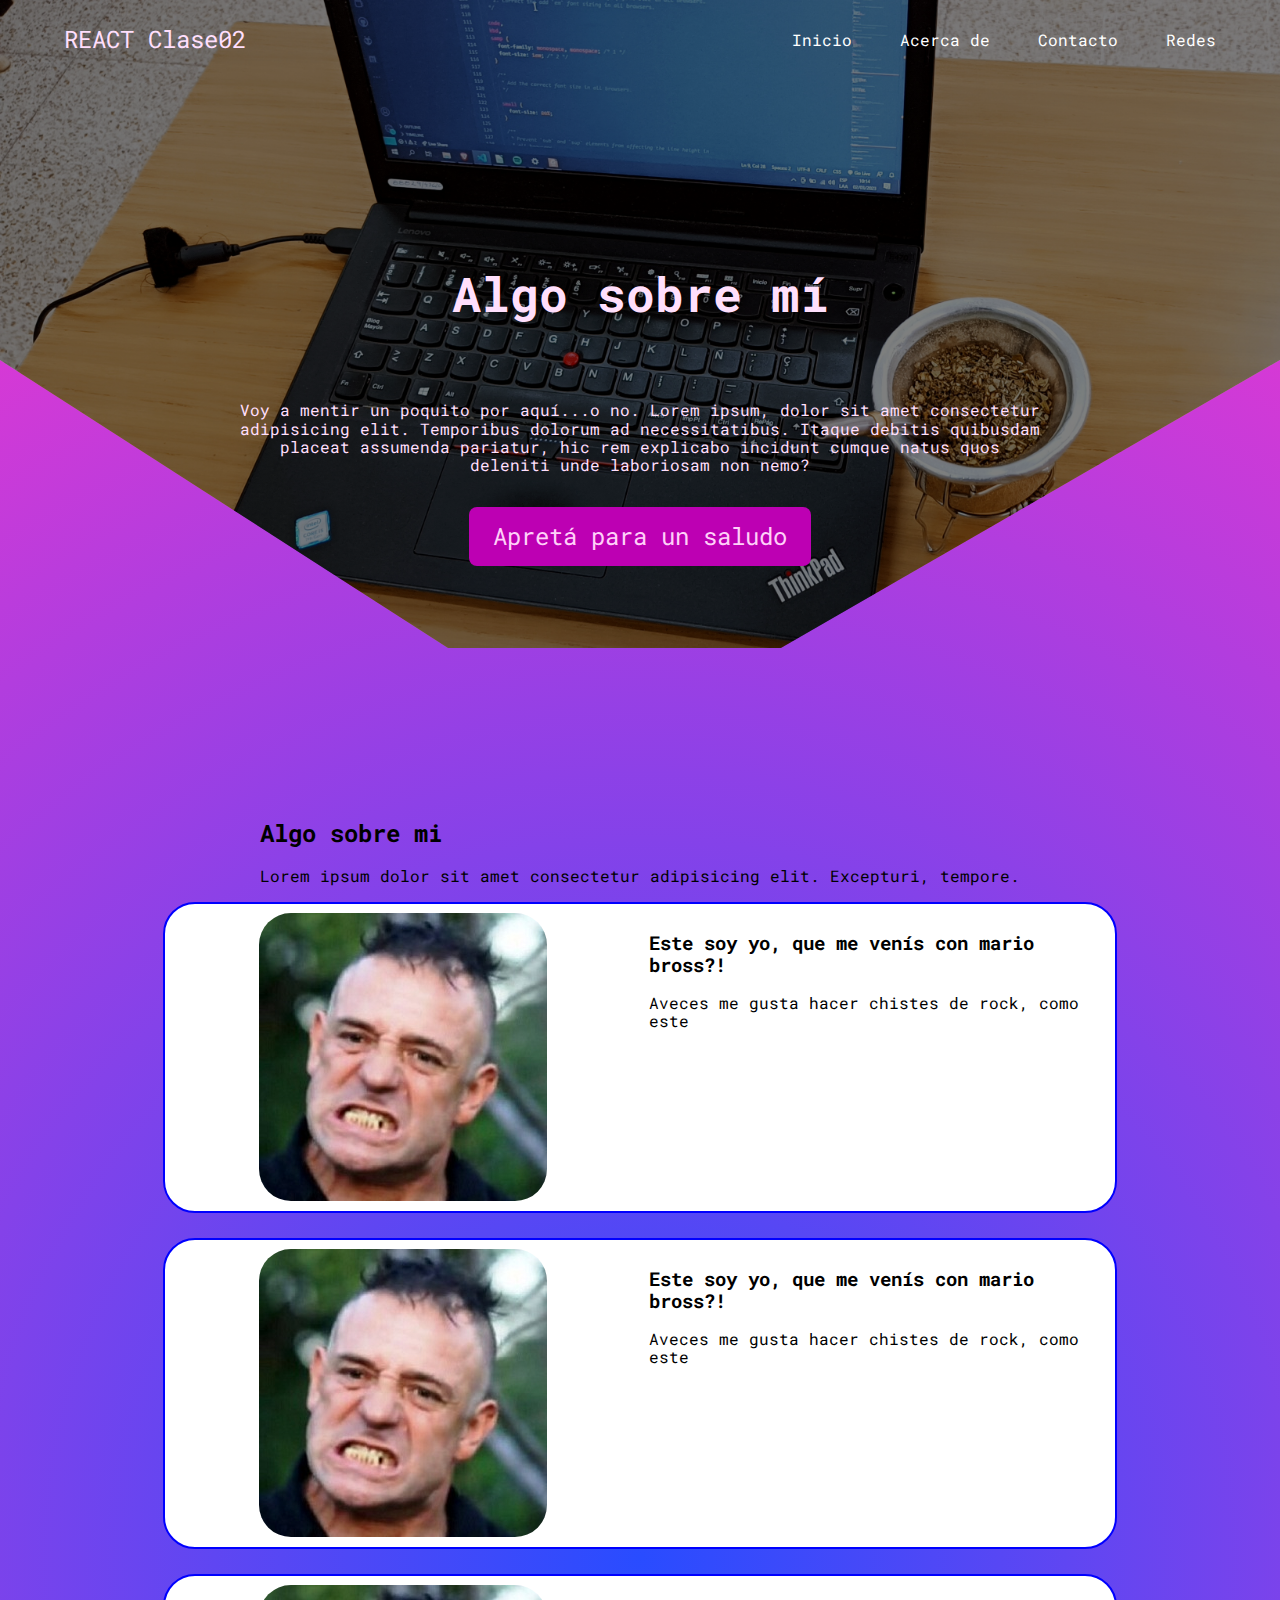
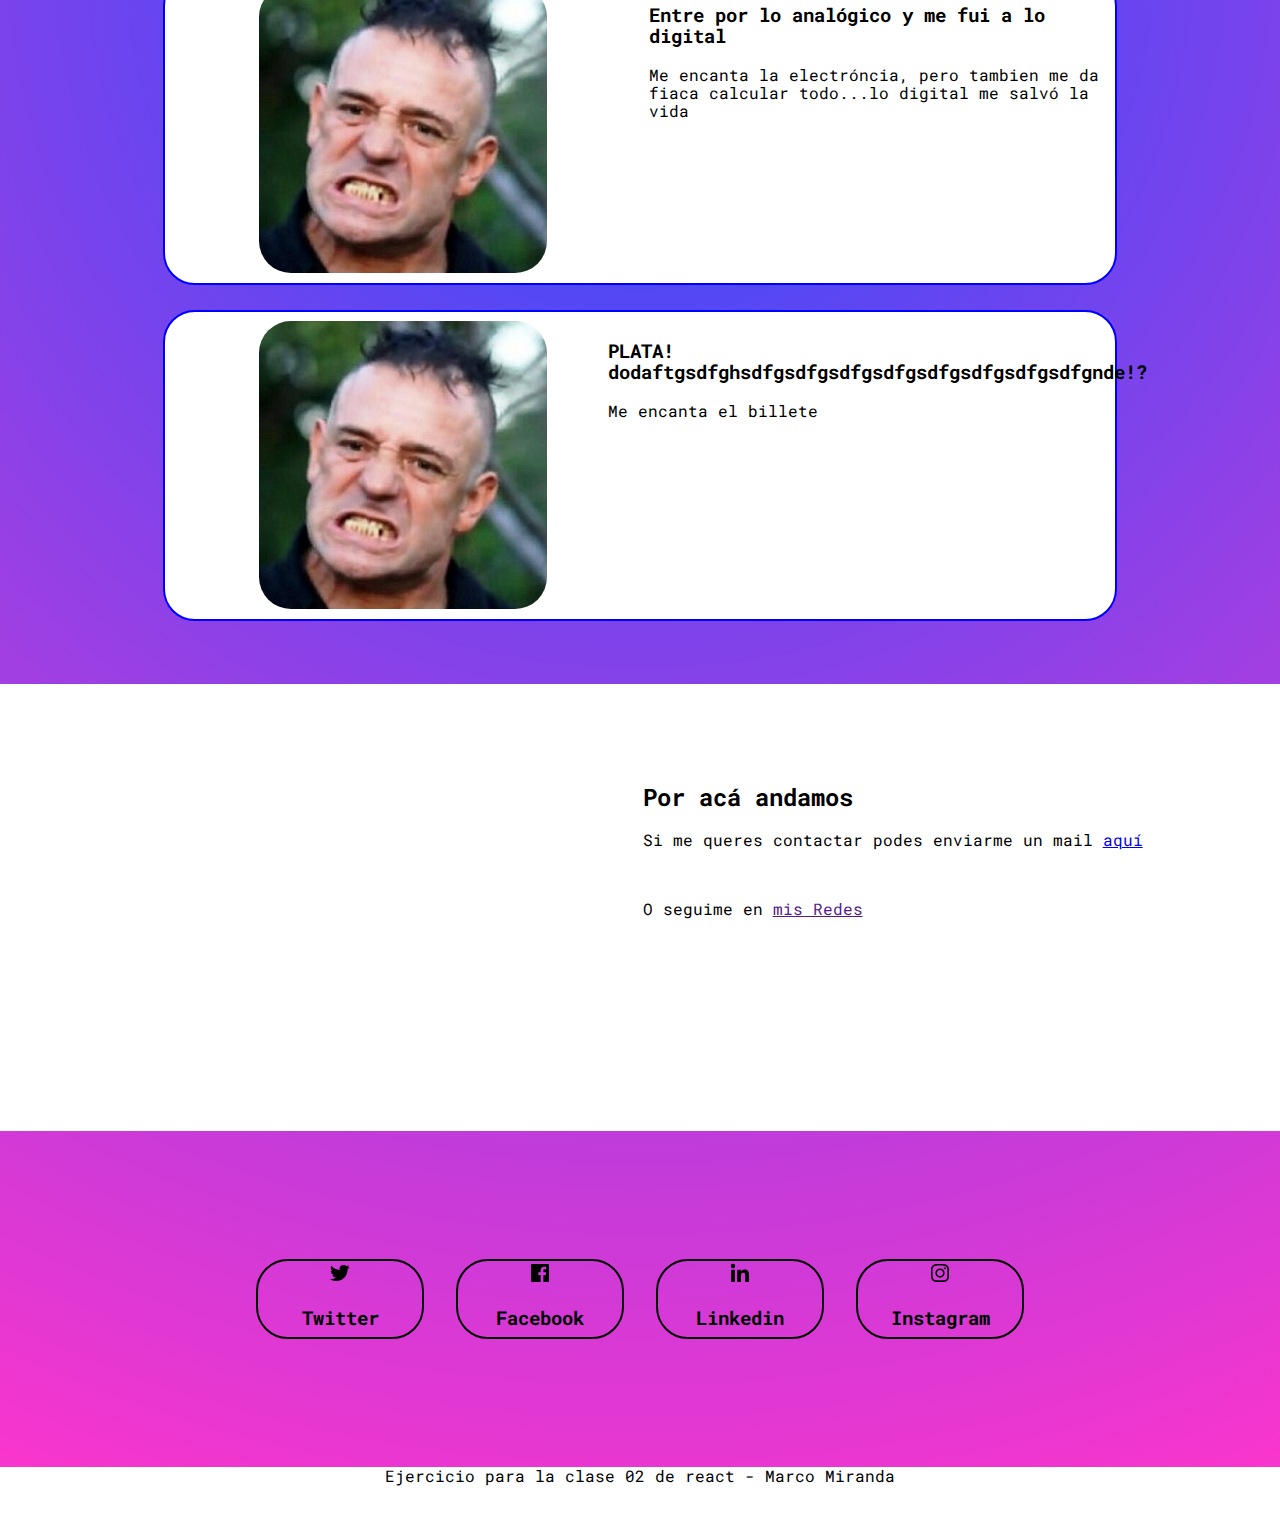
==== commit b4e7c965: "cole" ====
--- a/Proyecto_clase/index.html
+++ b/Proyecto_clase/index.html
@@ -44,7 +44,7 @@
                         <a href="#" class="navLinks">Contacto</a>
                     </li>
                     <li class="navItems">
-                        <a href="#" class="navLinks">Redes</a>
+                        <a href="#redes" class="navLinks">Redes</a>
                     </li>
                     <img src="img/icons/cierre_X.svg" alt="Boton de cierre" class="navClose">
                 </ul>
@@ -154,15 +154,37 @@
             </section>
 
 
-            <section class="redes">
+            <section class="redes" id="redes">
 
                 <div class="redesContainer">
+
+                    <div class="red">
+                        <img src="img/icons/bxl-twitter.svg" alt="">
+                        <h3>Twitter</h3>
+                    </div>
+                    <div class="red">
+                        <img src="img/icons/bxl-facebook-square.svg" alt="">
+                        <h3>Facebook</h3>
+                    </div>
+                    <div class="red">
+                        <img src="img/icons/linkedin.svg" alt="">
+                        <h3>Linkedin</h3>
+                    </div>
+                    <div class="red">
+                        <img src="img/icons/ig.svg" alt="">
+                        <h3>Instagram</h3>
+                    </div>
                     
                 </div>
 
 
 
             </section>
+
+            <Footer id="footer">
+
+                <p>Ejercicio para la clase 02 de react - Marco Miranda</p>
+            </Footer>
 
 
 
--- a/Proyecto_clase/css/style.css
+++ b/Proyecto_clase/css/style.css
@@ -261,3 +261,59 @@
     display: inline-block;
 
 }
+
+.redes{
+
+    width: 100%;
+    min-height: 200px;
+    max-height: 320px;
+
+}
+
+.redesContainer{
+    /* position: relative; */
+    padding: 10%;
+    display:flex;
+    flex-wrap: wrap;
+    width: 80%;  
+    align-content: space-around;
+    justify-content: space-between;
+    gap: 32px;
+
+}
+
+.red{
+
+    display: block;
+    border: 2px solid black;
+    border-radius: 32px;
+    text-align: center;
+    min-width: 120px;
+    height: 80px;
+    
+    animation: flex 0.5s;
+    flex:1
+
+}
+
+.red:hover{
+
+    cursor: pointer;
+    animation: flex 0.5s;
+
+    flex:2;
+}
+
+
+footer{
+
+    width: 100%;
+    background-color: #ffffff;
+    background-image: url("data:image/svg+xml,%3Csvg xmlns='http://www.w3.org/2000/svg' width='100%25'%3E%3Cdefs%3E%3ClinearGradient id='a' gradientUnits='userSpaceOnUse' x1='0' x2='0' y1='0' y2='100%25' gradientTransform='rotate(240)'%3E%3Cstop offset='0' stop-color='%23ffffff'/%3E%3Cstop offset='1' stop-color='%234FE'/%3E%3C/linearGradient%3E%3Cpattern patternUnits='userSpaceOnUse' id='b' width='540' height='450' x='0' y='0' viewBox='0 0 1080 900'%3E%3Cg fill-opacity='0.1'%3E%3Cpolygon fill='%23444' points='90 150 0 300 180 300'/%3E%3Cpolygon points='90 150 180 0 0 0'/%3E%3Cpolygon fill='%23AAA' points='270 150 360 0 180 0'/%3E%3Cpolygon fill='%23DDD' points='450 150 360 300 540 300'/%3E%3Cpolygon fill='%23999' points='450 150 540 0 360 0'/%3E%3Cpolygon points='630 150 540 300 720 300'/%3E%3Cpolygon fill='%23DDD' points='630 150 720 0 540 0'/%3E%3Cpolygon fill='%23444' points='810 150 720 300 900 300'/%3E%3Cpolygon fill='%23FFF' points='810 150 900 0 720 0'/%3E%3Cpolygon fill='%23DDD' points='990 150 900 300 1080 300'/%3E%3Cpolygon fill='%23444' points='990 150 1080 0 900 0'/%3E%3Cpolygon fill='%23DDD' points='90 450 0 600 180 600'/%3E%3Cpolygon points='90 450 180 300 0 300'/%3E%3Cpolygon fill='%23666' points='270 450 180 600 360 600'/%3E%3Cpolygon fill='%23AAA' points='270 450 360 300 180 300'/%3E%3Cpolygon fill='%23DDD' points='450 450 360 600 540 600'/%3E%3Cpolygon fill='%23999' points='450 450 540 300 360 300'/%3E%3Cpolygon fill='%23999' points='630 450 540 600 720 600'/%3E%3Cpolygon fill='%23FFF' points='630 450 720 300 540 300'/%3E%3Cpolygon points='810 450 720 600 900 600'/%3E%3Cpolygon fill='%23DDD' points='810 450 900 300 720 300'/%3E%3Cpolygon fill='%23AAA' points='990 450 900 600 1080 600'/%3E%3Cpolygon fill='%23444' points='990 450 1080 300 900 300'/%3E%3Cpolygon fill='%23222' points='90 750 0 900 180 900'/%3E%3Cpolygon points='270 750 180 900 360 900'/%3E%3Cpolygon fill='%23DDD' points='270 750 360 600 180 600'/%3E%3Cpolygon points='450 750 540 600 360 600'/%3E%3Cpolygon points='630 750 540 900 720 900'/%3E%3Cpolygon fill='%23444' points='630 750 720 600 540 600'/%3E%3Cpolygon fill='%23AAA' points='810 750 720 900 900 900'/%3E%3Cpolygon fill='%23666' points='810 750 900 600 720 600'/%3E%3Cpolygon fill='%23999' points='990 750 900 900 1080 900'/%3E%3Cpolygon fill='%23999' points='180 0 90 150 270 150'/%3E%3Cpolygon fill='%23444' points='360 0 270 150 450 150'/%3E%3Cpolygon fill='%23FFF' points='540 0 450 150 630 150'/%3E%3Cpolygon points='900 0 810 150 990 150'/%3E%3Cpolygon fill='%23222' points='0 300 -90 450 90 450'/%3E%3Cpolygon fill='%23FFF' points='0 300 90 150 -90 150'/%3E%3Cpolygon fill='%23FFF' points='180 300 90 450 270 450'/%3E%3Cpolygon fill='%23666' points='180 300 270 150 90 150'/%3E%3Cpolygon fill='%23222' points='360 300 270 450 450 450'/%3E%3Cpolygon fill='%23FFF' points='360 300 450 150 270 150'/%3E%3Cpolygon fill='%23444' points='540 300 450 450 630 450'/%3E%3Cpolygon fill='%23222' points='540 300 630 150 450 150'/%3E%3Cpolygon fill='%23AAA' points='720 300 630 450 810 450'/%3E%3Cpolygon fill='%23666' points='720 300 810 150 630 150'/%3E%3Cpolygon fill='%23FFF' points='900 300 810 450 990 450'/%3E%3Cpolygon fill='%23999' points='900 300 990 150 810 150'/%3E%3Cpolygon points='0 600 -90 750 90 750'/%3E%3Cpolygon fill='%23666' points='0 600 90 450 -90 450'/%3E%3Cpolygon fill='%23AAA' points='180 600 90 750 270 750'/%3E%3Cpolygon fill='%23444' points='180 600 270 450 90 450'/%3E%3Cpolygon fill='%23444' points='360 600 270 750 450 750'/%3E%3Cpolygon fill='%23999' points='360 600 450 450 270 450'/%3E%3Cpolygon fill='%23666' points='540 600 630 450 450 450'/%3E%3Cpolygon fill='%23222' points='720 600 630 750 810 750'/%3E%3Cpolygon fill='%23FFF' points='900 600 810 750 990 750'/%3E%3Cpolygon fill='%23222' points='900 600 990 450 810 450'/%3E%3Cpolygon fill='%23DDD' points='0 900 90 750 -90 750'/%3E%3Cpolygon fill='%23444' points='180 900 270 750 90 750'/%3E%3Cpolygon fill='%23FFF' points='360 900 450 750 270 750'/%3E%3Cpolygon fill='%23AAA' points='540 900 630 750 450 750'/%3E%3Cpolygon fill='%23FFF' points='720 900 810 750 630 750'/%3E%3Cpolygon fill='%23222' points='900 900 990 750 810 750'/%3E%3Cpolygon fill='%23222' points='1080 300 990 450 1170 450'/%3E%3Cpolygon fill='%23FFF' points='1080 300 1170 150 990 150'/%3E%3Cpolygon points='1080 600 990 750 1170 750'/%3E%3Cpolygon fill='%23666' points='1080 600 1170 450 990 450'/%3E%3Cpolygon fill='%23DDD' points='1080 900 1170 750 990 750'/%3E%3C/g%3E%3C/pattern%3E%3C/defs%3E%3Crect x='0' y='0' fill='url(%23a)' width='100%25' height='100%25'/%3E%3Crect x='0' y='0' fill='url(%23b)' width='100%25' height='100%25'/%3E%3C/svg%3E");
+    background-attachment: fixed;
+    background-size: cover;
+    height: 48px;
+    text-align: center;
+
+
+}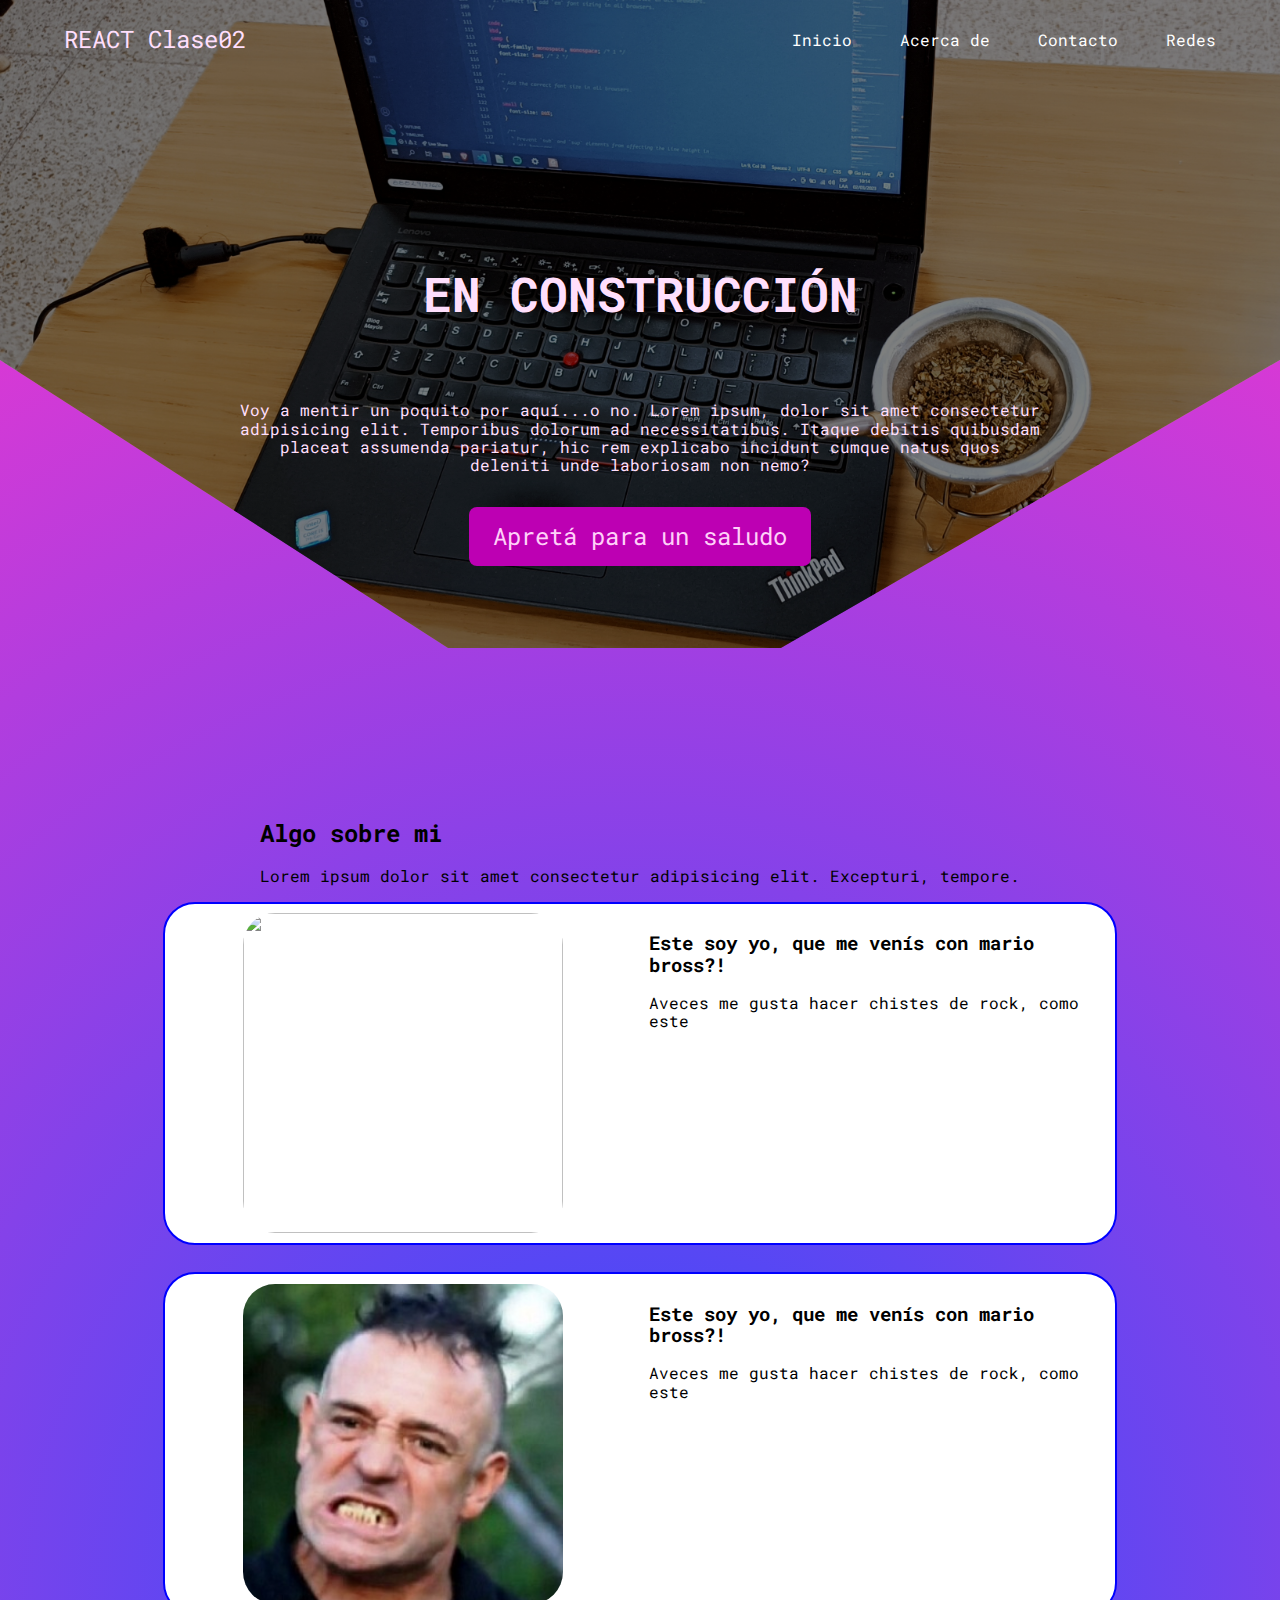
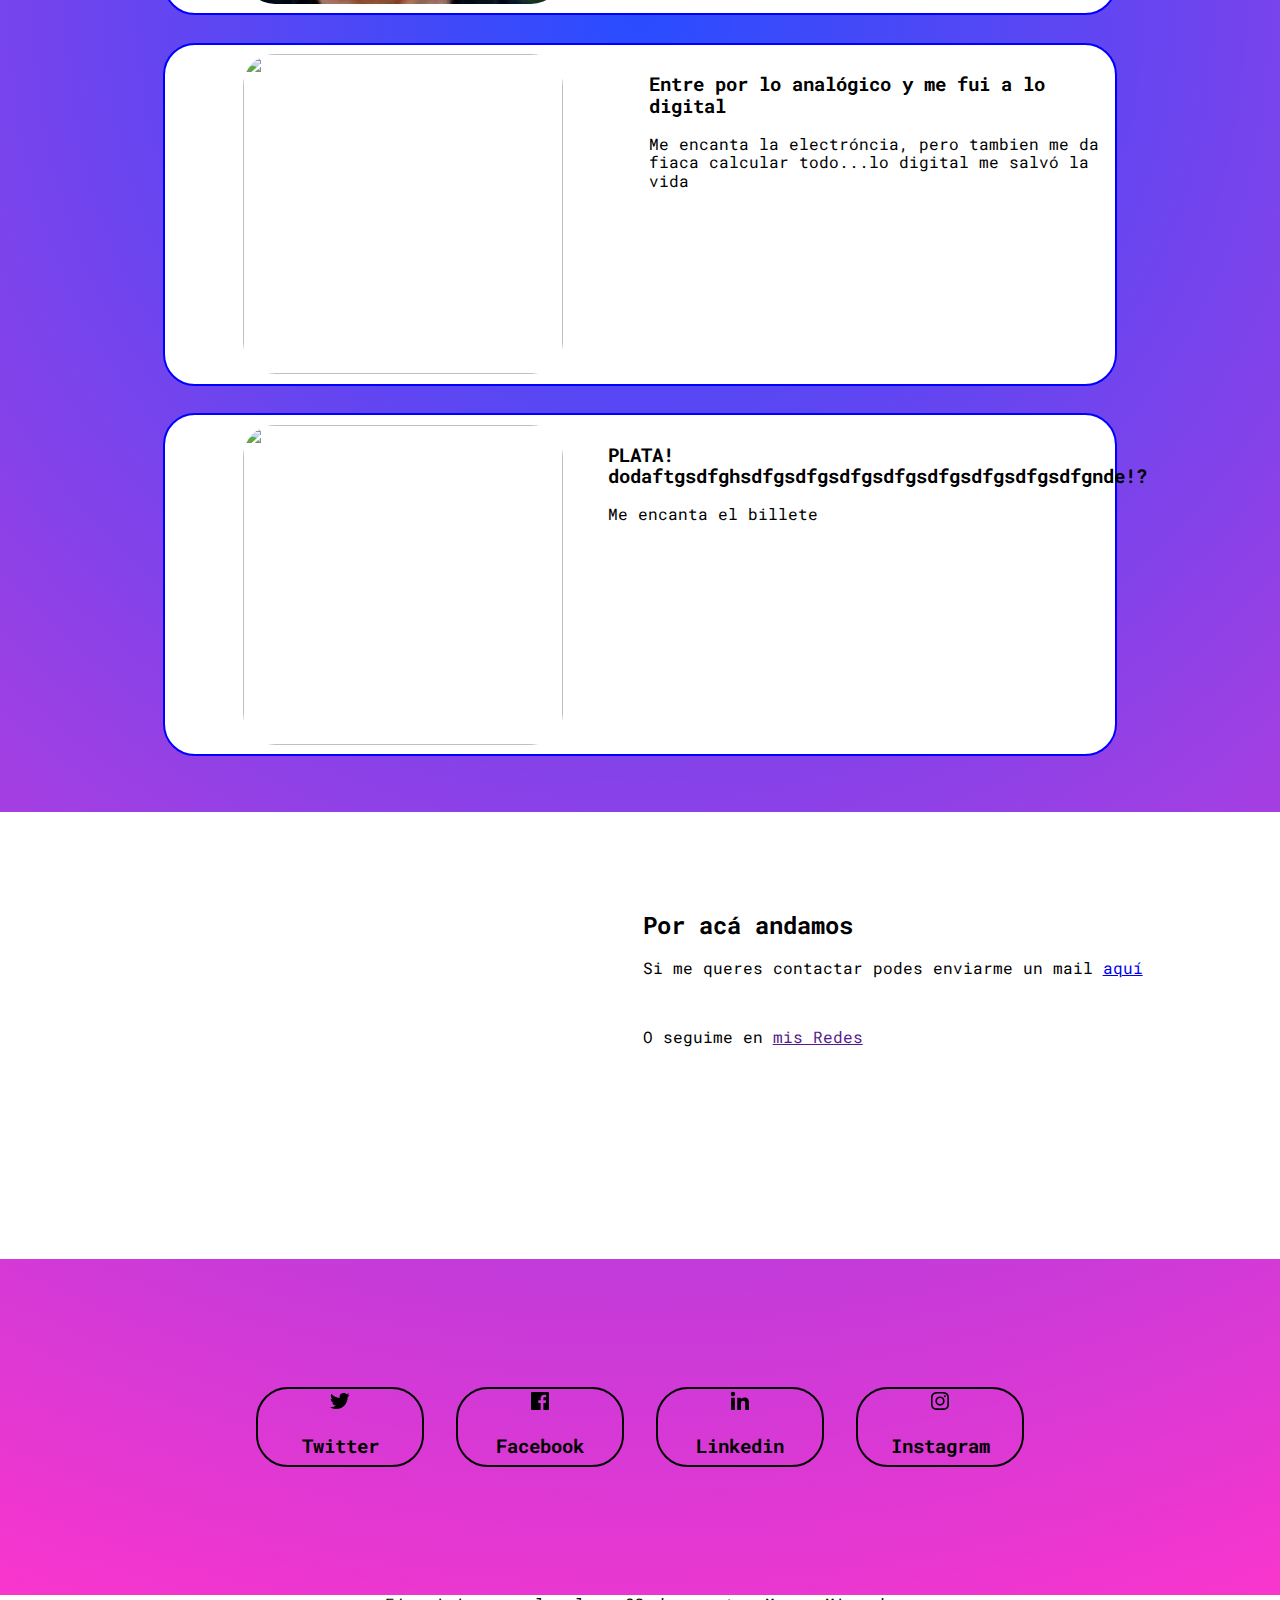
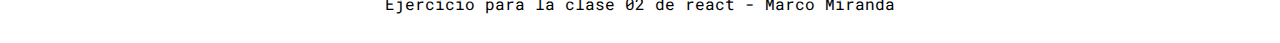
==== commit 0ca8f5ea: "si" ====
--- a/Proyecto_clase/index.html
+++ b/Proyecto_clase/index.html
@@ -54,7 +54,7 @@
             </nav>
 
             <section class="heroContainer container">
-                <h1 class="heroTitle">Algo sobre mí</h1>
+                <h1 class="heroTitle">EN CONSTRUCCIÓN</h1>
                 <p class="heroParagraph">Voy a mentir un poquito por aquí...o no.
                     Lorem ipsum, dolor sit amet consectetur adipisicing elit. Temporibus dolorum ad necessitatibus.
                     Itaque debitis quibusdam placeat assumenda pariatur, hic rem explicabo incidunt cumque natus quos
@@ -80,7 +80,7 @@
                 <div class="acercaDeArticulos">
 
                     <article class="acercaDe">
-                        <img src="img/Iorio-detenido.jpg" alt="" class="acercaDeImg">
+                        <img src="img/YO.jpg" alt="" class="acercaDeImg">
                         <div>
                             <h3 class="acercaDeTitulos">Este soy yo, que me venís con mario bross?!</h3>
                             <p class="arcercaDeParrafo">Aveces me gusta hacer chistes de rock, como este</p>
@@ -99,7 +99,7 @@
                     </article>
 
                     <article class="acercaDe">
-                        <img src="img/Iorio-detenido.jpg" alt="" class="acercaDeImg">
+                        <img src="img/YO.jpg" alt="" class="acercaDeImg">
                         <div>
                             <h3 class="acercaDeTitulos">Entre por lo analógico y me fui a lo digital</h3>
                             <p class="arcercaDeParrafo">Me encanta la electróncia, pero tambien me da fiaca calcular
@@ -112,7 +112,7 @@
 
                     <article class="acercaDe">
 
-                        <img src="img/Iorio-detenido.jpg" alt="" class="acercaDeImg">
+                        <img src="img/YO.jpg" alt="" class="acercaDeImg">
 
                         <div>
                             <h3 class="acercaDeTitulos">PLATA! dodaftgsdfghsdfgsdfgsdfgsdfgsdfgsdfgsdfgsdfgnde!?</h3>
--- a/Proyecto_clase/css/style.css
+++ b/Proyecto_clase/css/style.css
@@ -209,8 +209,10 @@
 
     display: block;
     border-radius: 32px;
-    object-fit: fill;
-    width: minmax(100%, 320px);
+    object-fit:cover ;
+    overflow: hidden;
+    width: 320px;
+    height: 320px;
     justify-self: center;
 
 }
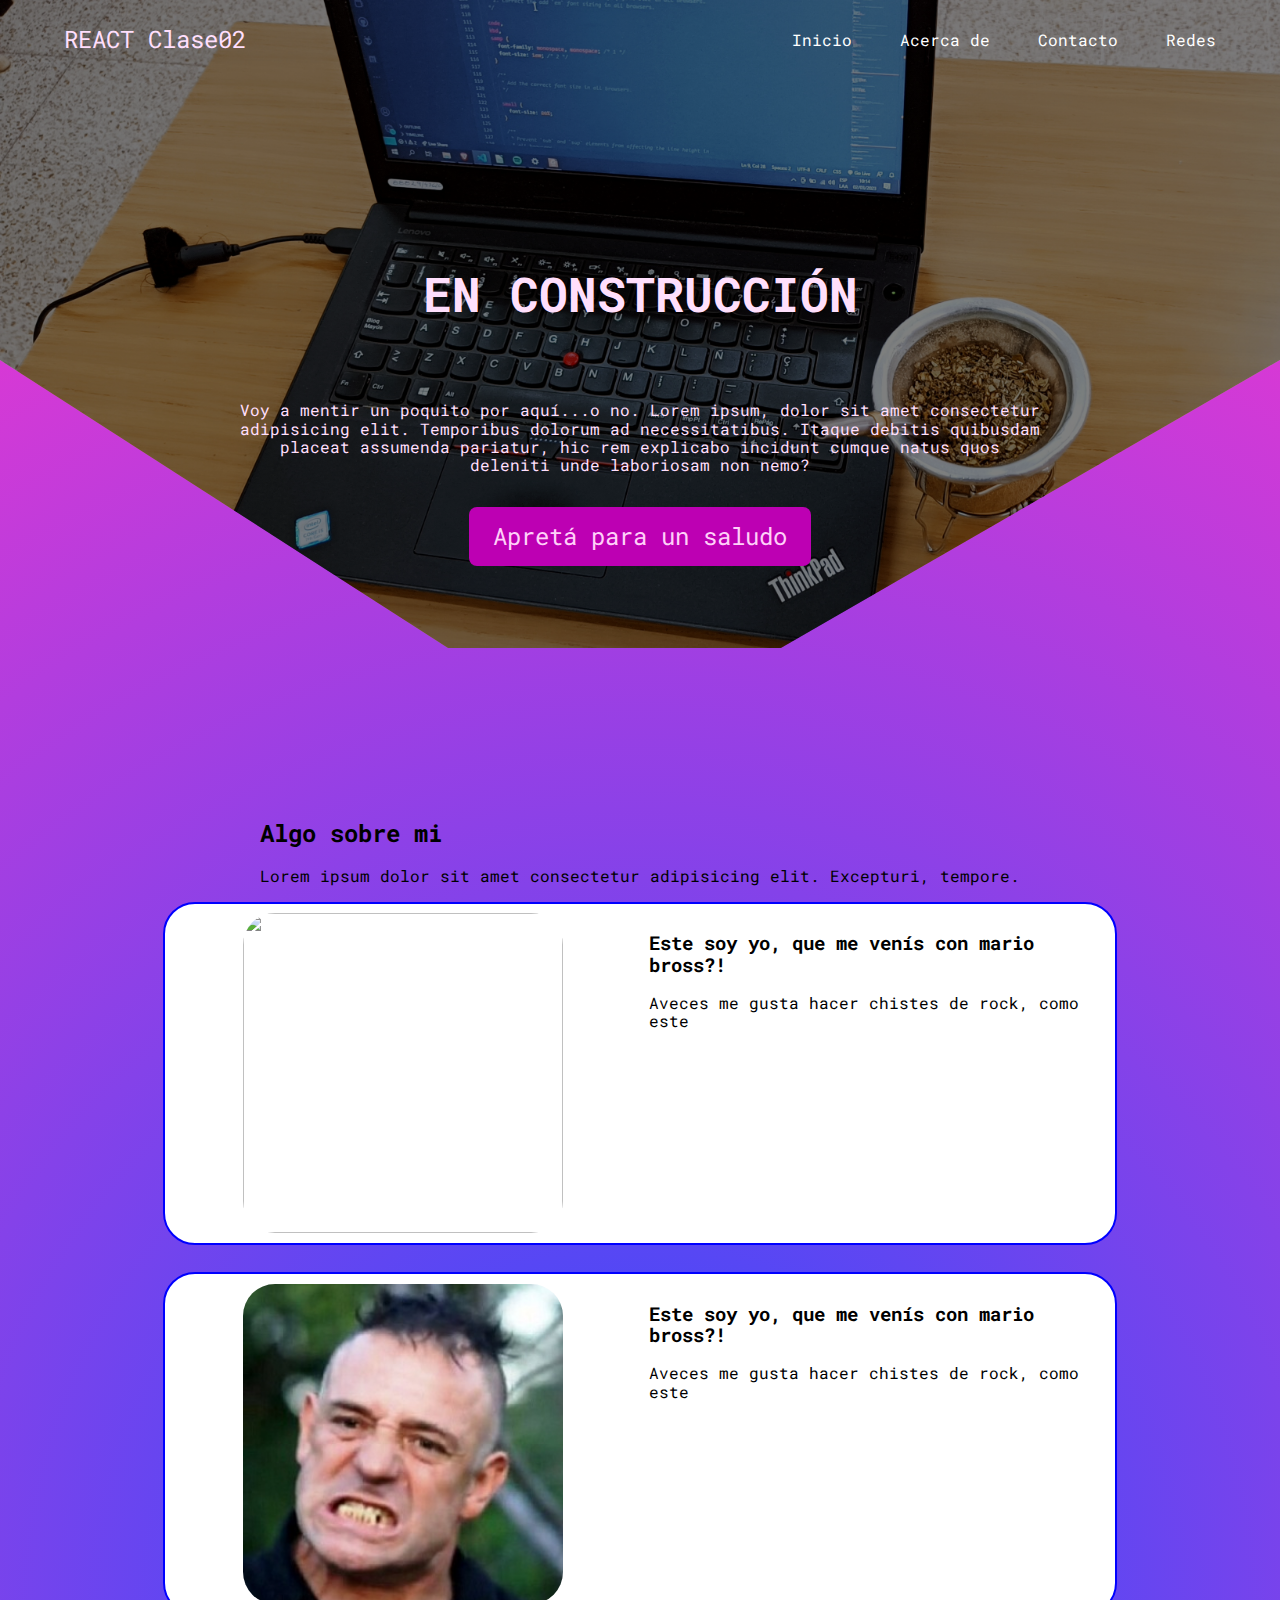
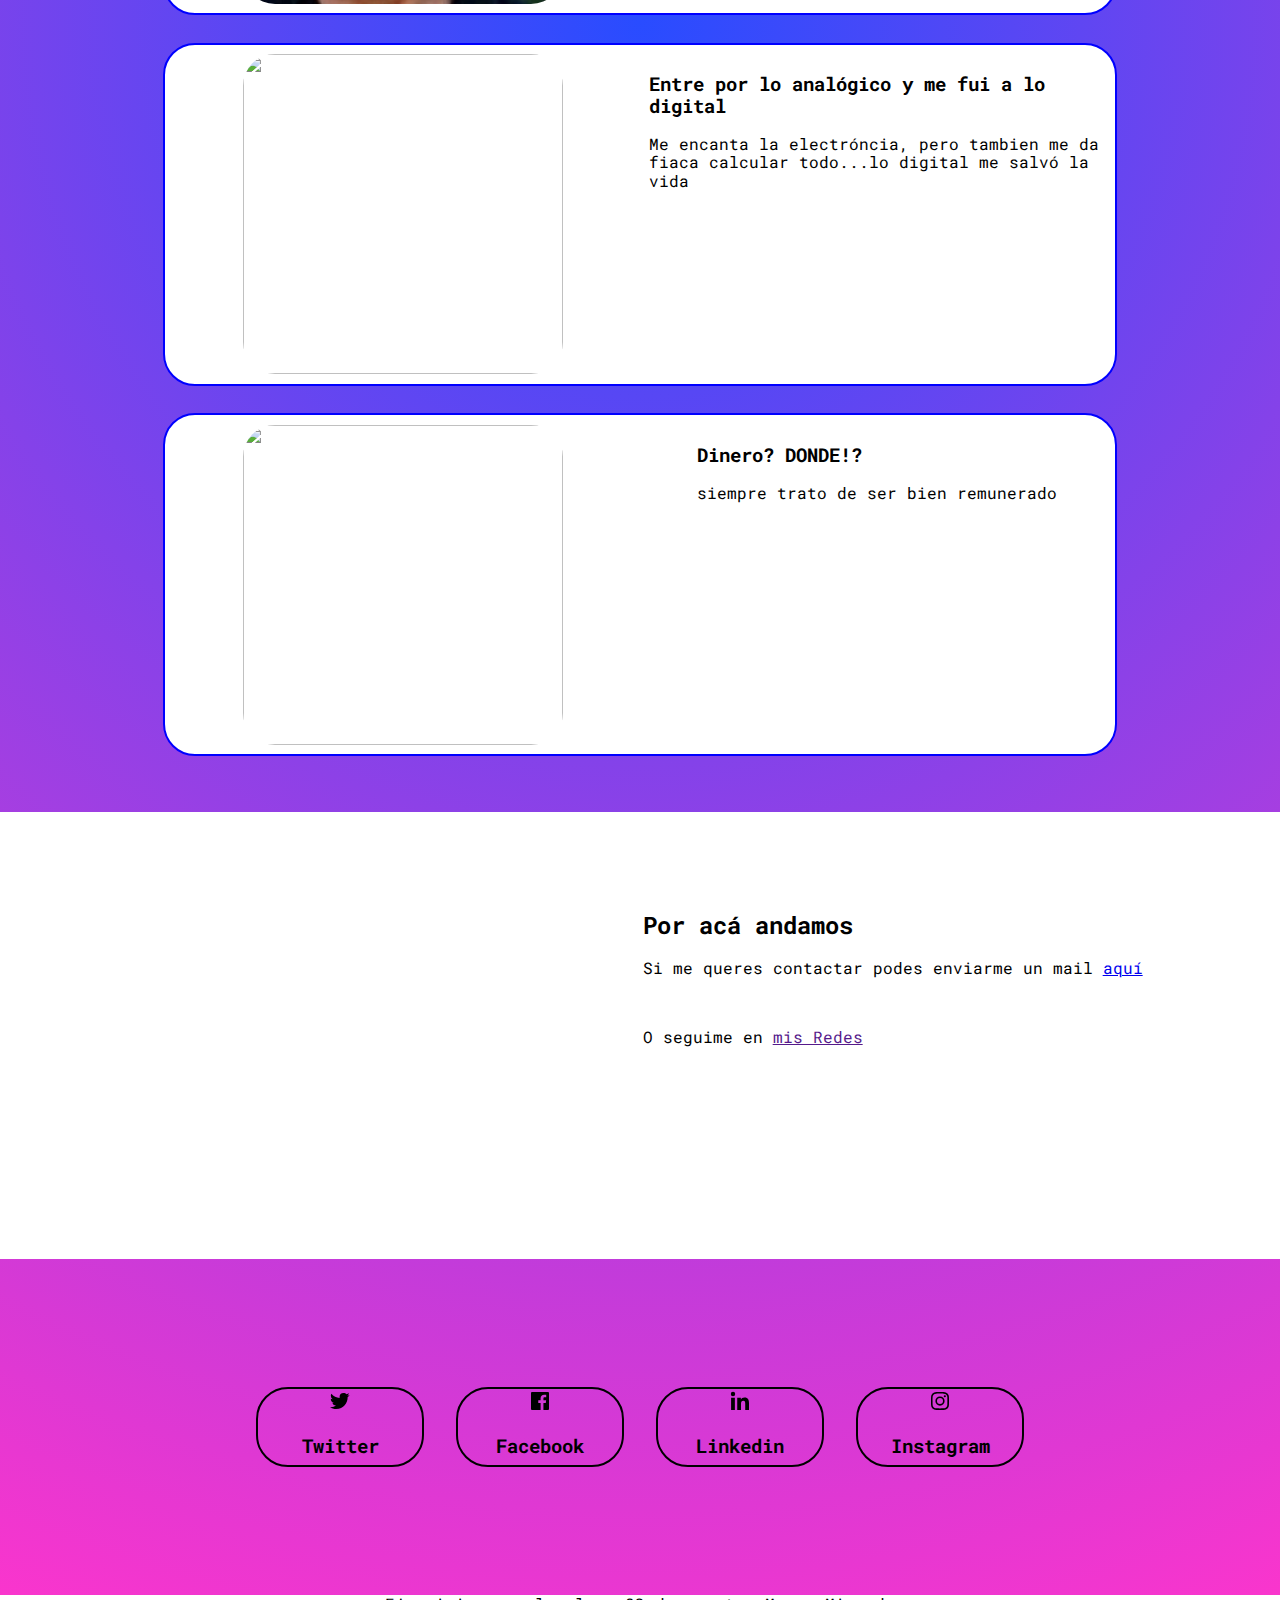
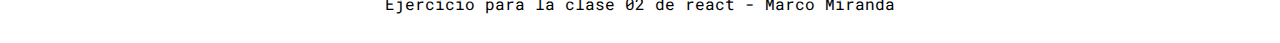
==== commit 9d104902: "cosas" ====
--- a/Proyecto_clase/index.html
+++ b/Proyecto_clase/index.html
@@ -115,8 +115,8 @@
                         <img src="img/YO.jpg" alt="" class="acercaDeImg">
 
                         <div>
-                            <h3 class="acercaDeTitulos">PLATA! dodaftgsdfghsdfgsdfgsdfgsdfgsdfgsdfgsdfgsdfgnde!?</h3>
-                            <p class="arcercaDeParrafo">Me encanta el billete</p>
+                            <h3 class="acercaDeTitulos">Dinero? DONDE!?</h3>
+                            <p class="arcercaDeParrafo">siempre trato de ser bien remunerado</p>
                         </div>
 
                     </article>
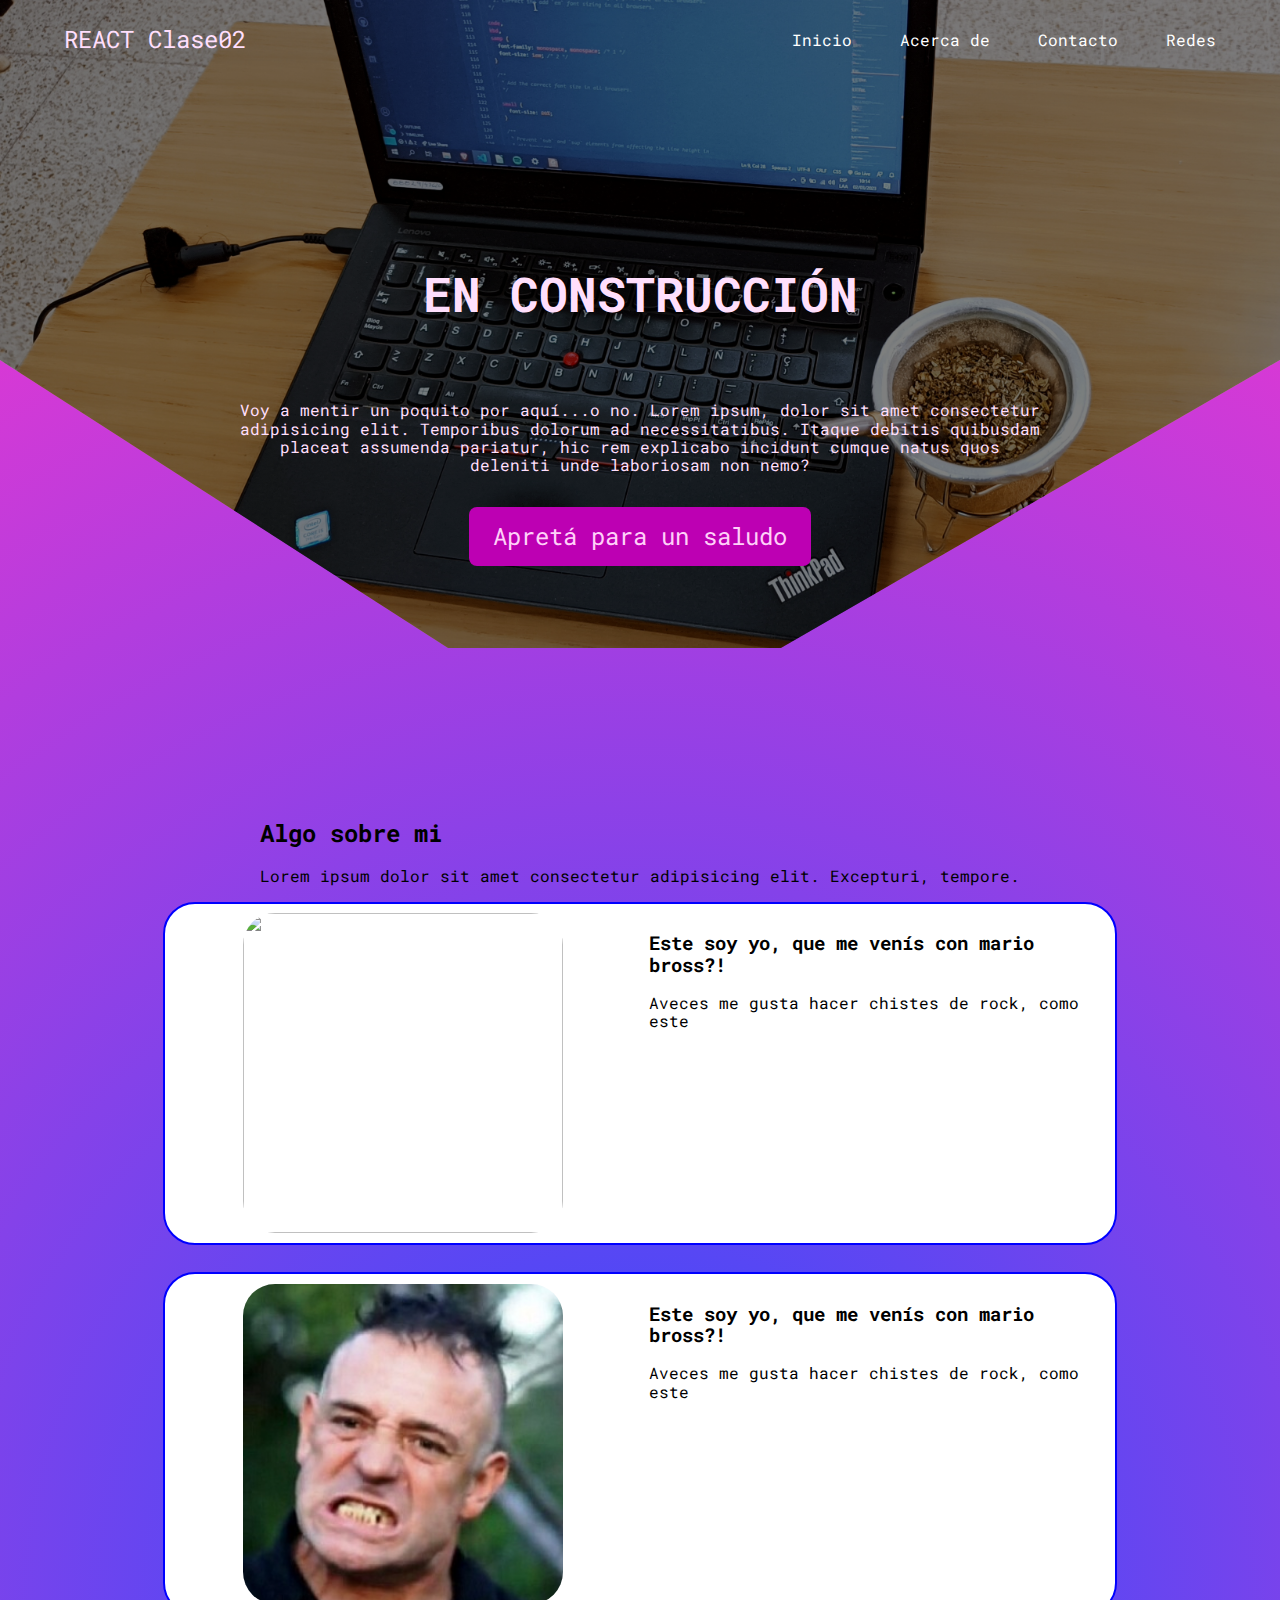
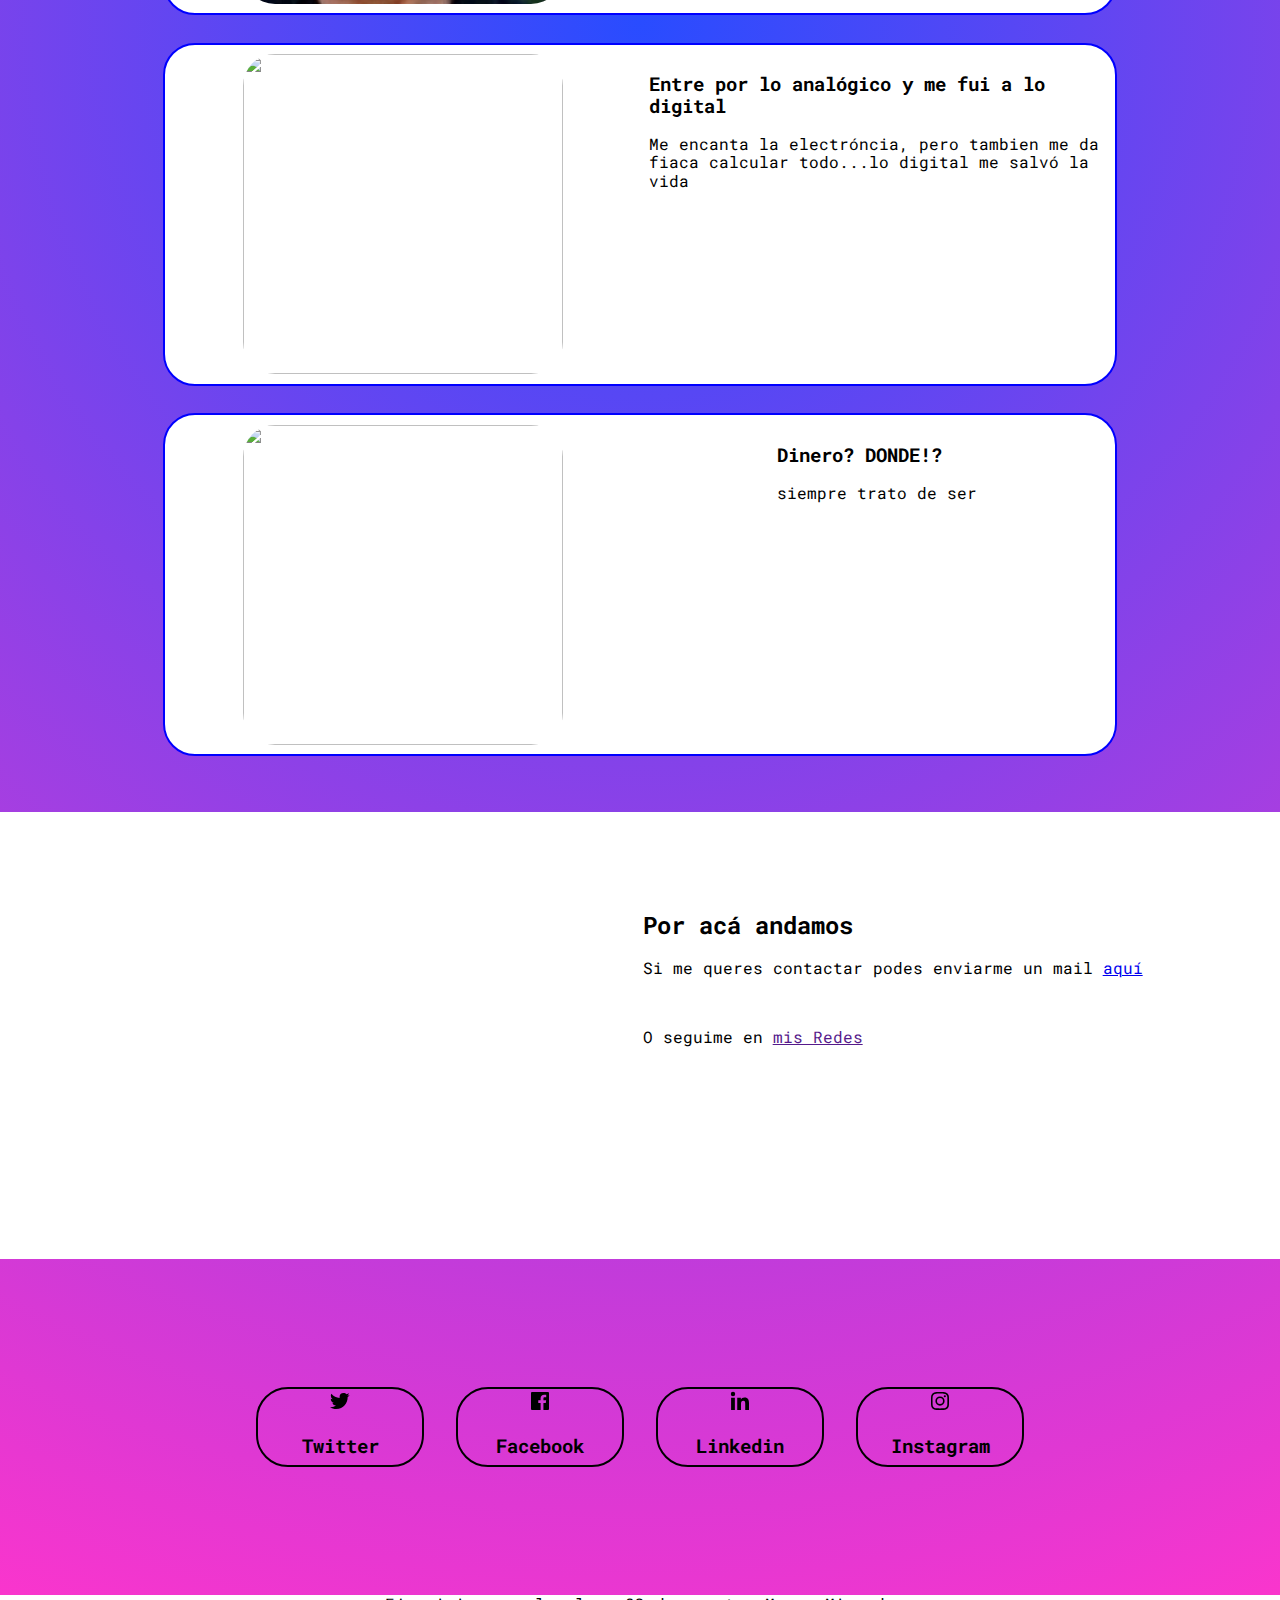
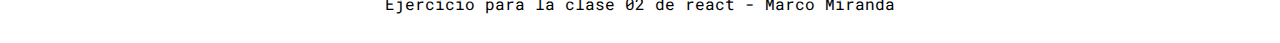
==== commit 14d19a97: "2" ====
--- a/Proyecto_clase/index.html
+++ b/Proyecto_clase/index.html
@@ -116,7 +116,7 @@
 
                         <div>
                             <h3 class="acercaDeTitulos">Dinero? DONDE!?</h3>
-                            <p class="arcercaDeParrafo">siempre trato de ser bien remunerado</p>
+                            <p class="arcercaDeParrafo">siempre trato de ser</p>
                         </div>
 
                     </article>
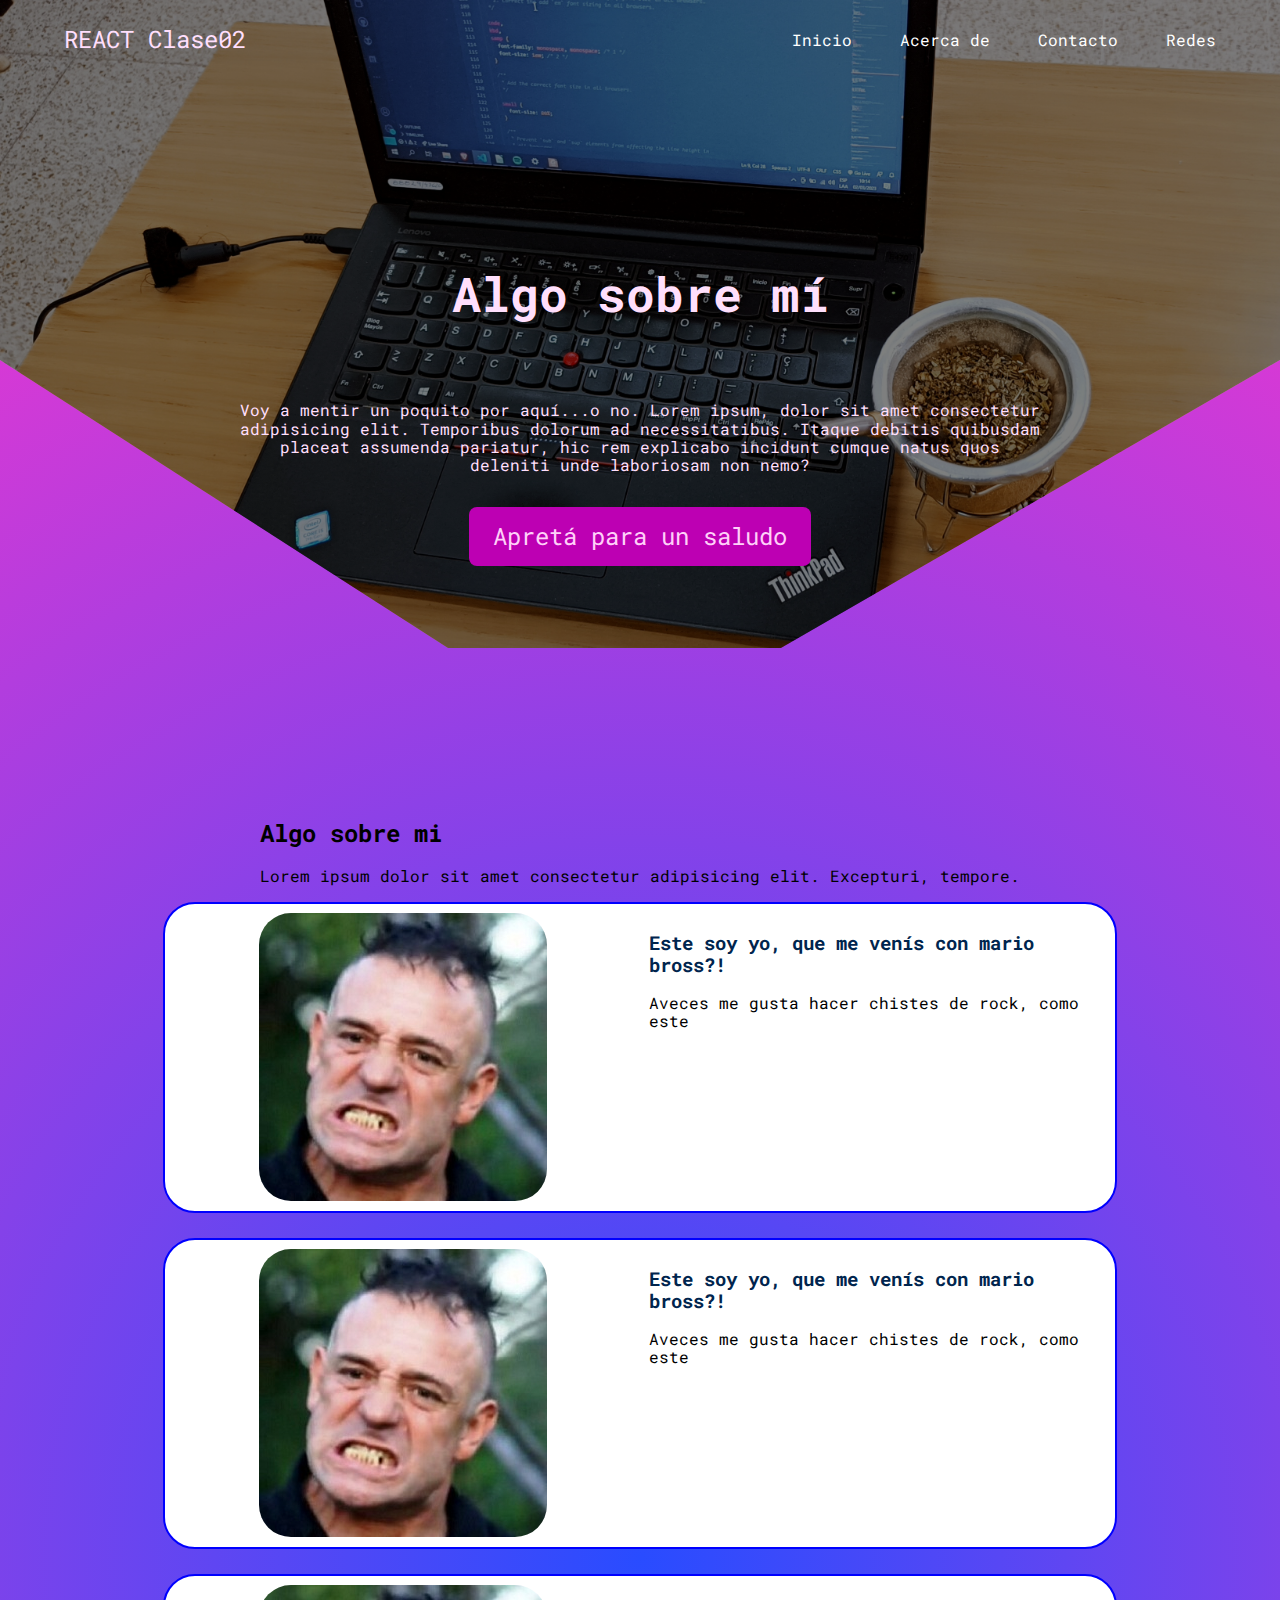
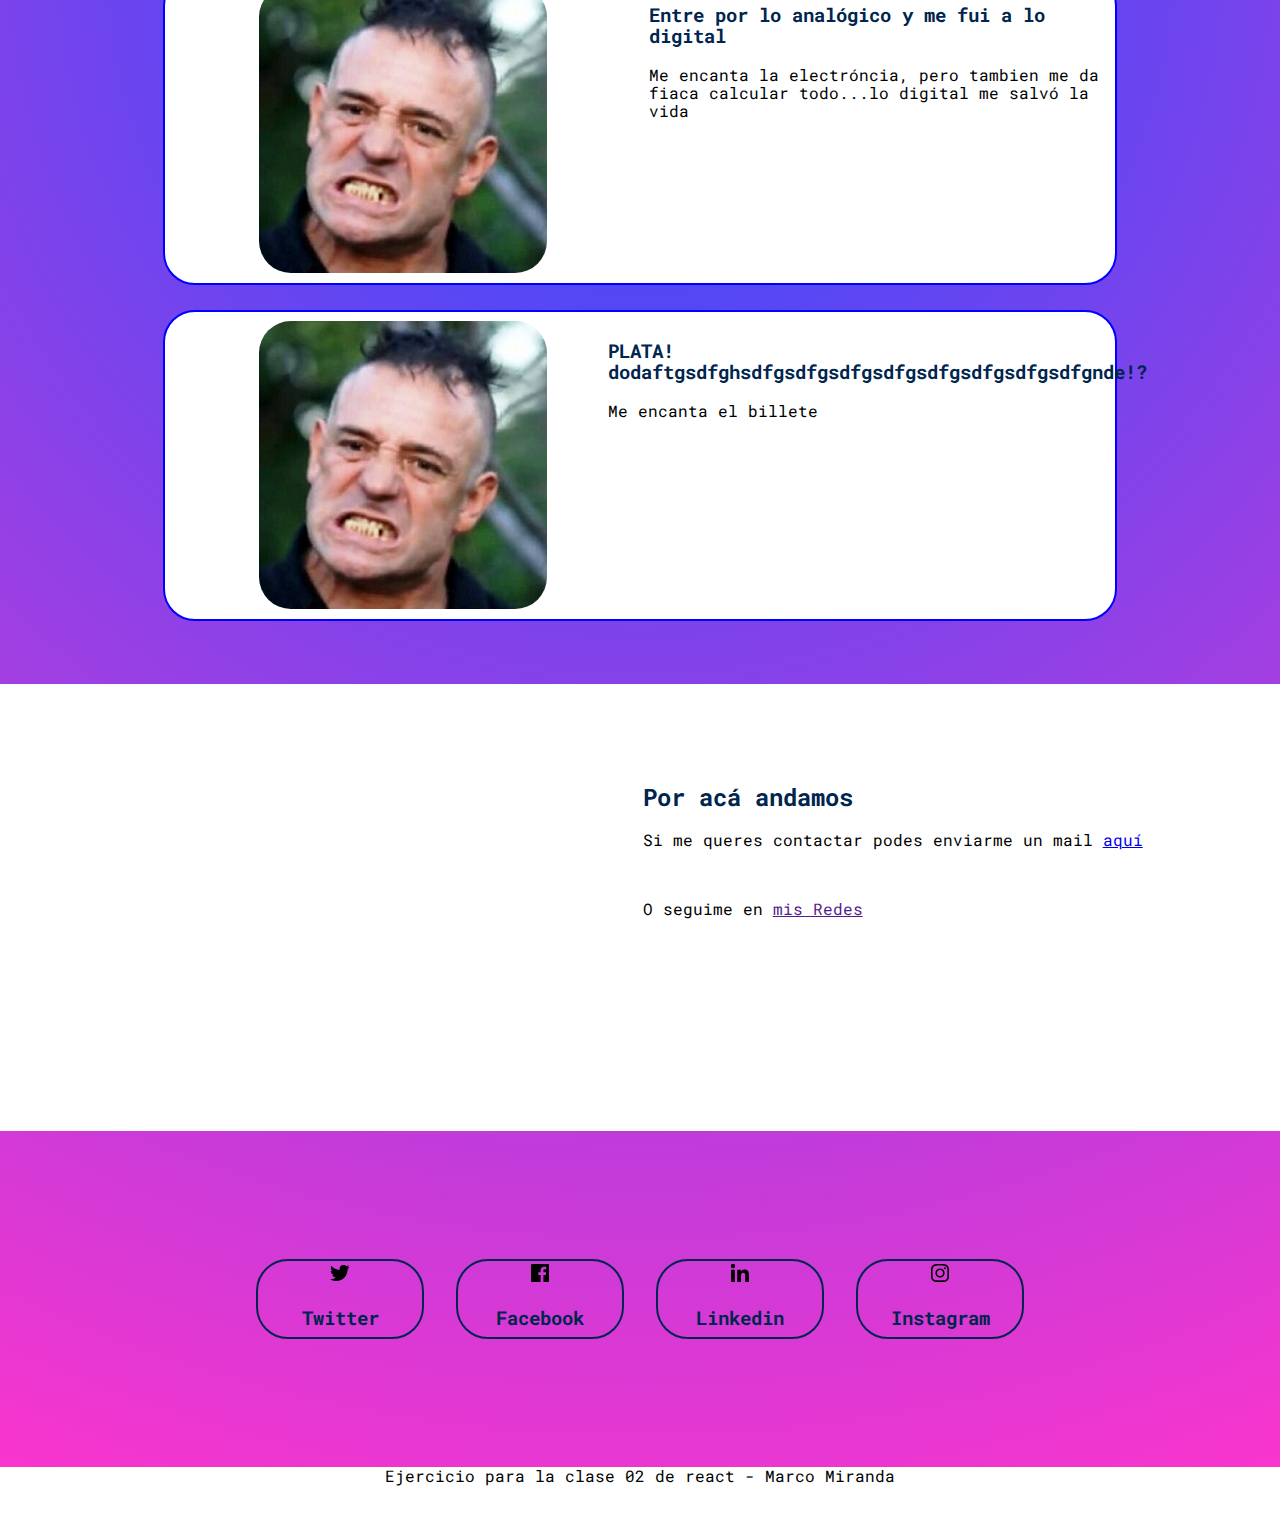
==== commit 1b3ada2f: "lo que quedó en  la notebook" ====
--- a/Proyecto_clase/index.html
+++ b/Proyecto_clase/index.html
@@ -6,8 +6,9 @@
     <meta http-equiv="X-UA-Compatible" content="IE=edge">
     <meta name="viewport" content="width=device-width, initial-scale=1.0">
     <title>Ejercicio_clase02</title>
+    <link rel="stylesheet" href="css/normalize.css">
     <link rel="stylesheet" href="css/style.css">
-    <link rel="stylesheet" href="css/normalize.css">
+    
 
     <!-- favicon -->
     <link rel="shortcut icon" href="img/icons8-relámpago-64.png" type="image/png">
@@ -26,8 +27,8 @@
 
 <body>
     <script src="js/saludo.js"></script>
-    <header>
-        <header class="hero">
+   
+        <header class="hero" id="inicio">
             <nav class="nav container">
                 <div class="navLogo">
                     <h2 class="navTitle"> REACT Clase02 </h2>
@@ -35,13 +36,13 @@
 
                 <ul class="navLink navLink--menu">
                     <li class="navItems">
-                        <a href="#" class="navLinks">Inicio</a>
+                        <a href="#inicio" class="navLinks">Inicio</a>
                     </li>
                     <li class="navItems">
-                        <a href="#" class="navLinks">Acerca de</a>
+                        <a href="#acerca de" class="navLinks">Acerca de</a>
                     </li>
                     <li class="navItems">
-                        <a href="#" class="navLinks">Contacto</a>
+                        <a href="#contacto" class="navLinks">Contacto</a>
                     </li>
                     <li class="navItems">
                         <a href="#redes" class="navLinks">Redes</a>
@@ -54,7 +55,7 @@
             </nav>
 
             <section class="heroContainer container">
-                <h1 class="heroTitle">EN CONSTRUCCIÓN</h1>
+                <h1 class="heroTitle">Algo sobre mí</h1>
                 <p class="heroParagraph">Voy a mentir un poquito por aquí...o no.
                     Lorem ipsum, dolor sit amet consectetur adipisicing elit. Temporibus dolorum ad necessitatibus.
                     Itaque debitis quibusdam placeat assumenda pariatur, hic rem explicabo incidunt cumque natus quos
@@ -67,7 +68,7 @@
         </header>
 
         <main>
-            <section class="acercaDeContainer container">
+            <section class="acercaDeContainer container" id="acerca de">
 
 
                 <div class="acercaDeEncabezado">
@@ -80,7 +81,7 @@
                 <div class="acercaDeArticulos">
 
                     <article class="acercaDe">
-                        <img src="img/YO.jpg" alt="" class="acercaDeImg">
+                        <img src="img/Iorio-detenido.jpg" alt="" class="acercaDeImg">
                         <div>
                             <h3 class="acercaDeTitulos">Este soy yo, que me venís con mario bross?!</h3>
                             <p class="arcercaDeParrafo">Aveces me gusta hacer chistes de rock, como este</p>
@@ -99,7 +100,7 @@
                     </article>
 
                     <article class="acercaDe">
-                        <img src="img/YO.jpg" alt="" class="acercaDeImg">
+                        <img src="img/Iorio-detenido.jpg" alt="" class="acercaDeImg">
                         <div>
                             <h3 class="acercaDeTitulos">Entre por lo analógico y me fui a lo digital</h3>
                             <p class="arcercaDeParrafo">Me encanta la electróncia, pero tambien me da fiaca calcular
@@ -112,11 +113,11 @@
 
                     <article class="acercaDe">
 
-                        <img src="img/YO.jpg" alt="" class="acercaDeImg">
+                        <img src="img/Iorio-detenido.jpg" alt="" class="acercaDeImg">
 
                         <div>
-                            <h3 class="acercaDeTitulos">Dinero? DONDE!?</h3>
-                            <p class="arcercaDeParrafo">siempre trato de ser</p>
+                            <h3 class="acercaDeTitulos">PLATA! dodaftgsdfghsdfgsdfgsdfgsdfgsdfgsdfgsdfgsdfgnde!?</h3>
+                            <p class="arcercaDeParrafo">Me encanta el billete</p>
                         </div>
 
                     </article>
@@ -130,7 +131,7 @@
 
 
 
-            <section class="contacto">
+            <section class="contacto" id="contacto">
 
                 <div class="contactoContainer container">
 
@@ -142,7 +143,7 @@
                             referrerpolicy="no-referrer-when-downgrade"></iframe>
                     </div>
                     <div class="contactoTexto">
-                        <h2>Por acá andamos</h2>
+                        <h2 class="acercaDeTitulos">Por acá andamos</h2>
                         <p>Si me queres contactar podes enviarme un mail <a href="mailto:marcoalanmiranda@gmail.com">aquí</a></p>
                         <br>
                         <p>O seguime en <a href="">mis Redes</a></p>
@@ -156,7 +157,7 @@
 
             <section class="redes" id="redes">
 
-                <div class="redesContainer">
+                <div class="redesContainer container">
 
                     <div class="red">
                         <img src="img/icons/bxl-twitter.svg" alt="">
--- a/Proyecto_clase/css/style.css
+++ b/Proyecto_clase/css/style.css
@@ -9,10 +9,13 @@
 /* VARIABLES*/
 
 
--- * {
+* {
     font-family: 'Roboto Mono', monospace;
 
 }
+
+
+
 
 :root {
 
@@ -29,6 +32,7 @@
     --color-bg: rgb(41, 76, 255);
     --color-gradiente-1: rgba(41, 76, 255, 1);
     --color-gradiente-2: rgba(255, 39, 200, 0.9360119047619048);
+    --color-redes:rgb(0, 37, 78);
 
 }
 
@@ -209,12 +213,15 @@
 
     display: block;
     border-radius: 32px;
-    object-fit:cover ;
-    overflow: hidden;
-    width: 320px;
-    height: 320px;
+    object-fit: fill;
+    width: minmax(100%, 320px);
     justify-self: center;
 
+}
+
+.acercaDeTitulos{
+
+    color: var(--color-redes);
 }
 
 div {
@@ -269,6 +276,8 @@
     width: 100%;
     min-height: 200px;
     max-height: 320px;
+    color: var(--color-redes);
+
 
 }
 
@@ -287,7 +296,7 @@
 .red{
 
     display: block;
-    border: 2px solid black;
+    border: 2px solid var(--color-redes);
     border-radius: 32px;
     text-align: center;
     min-width: 120px;
